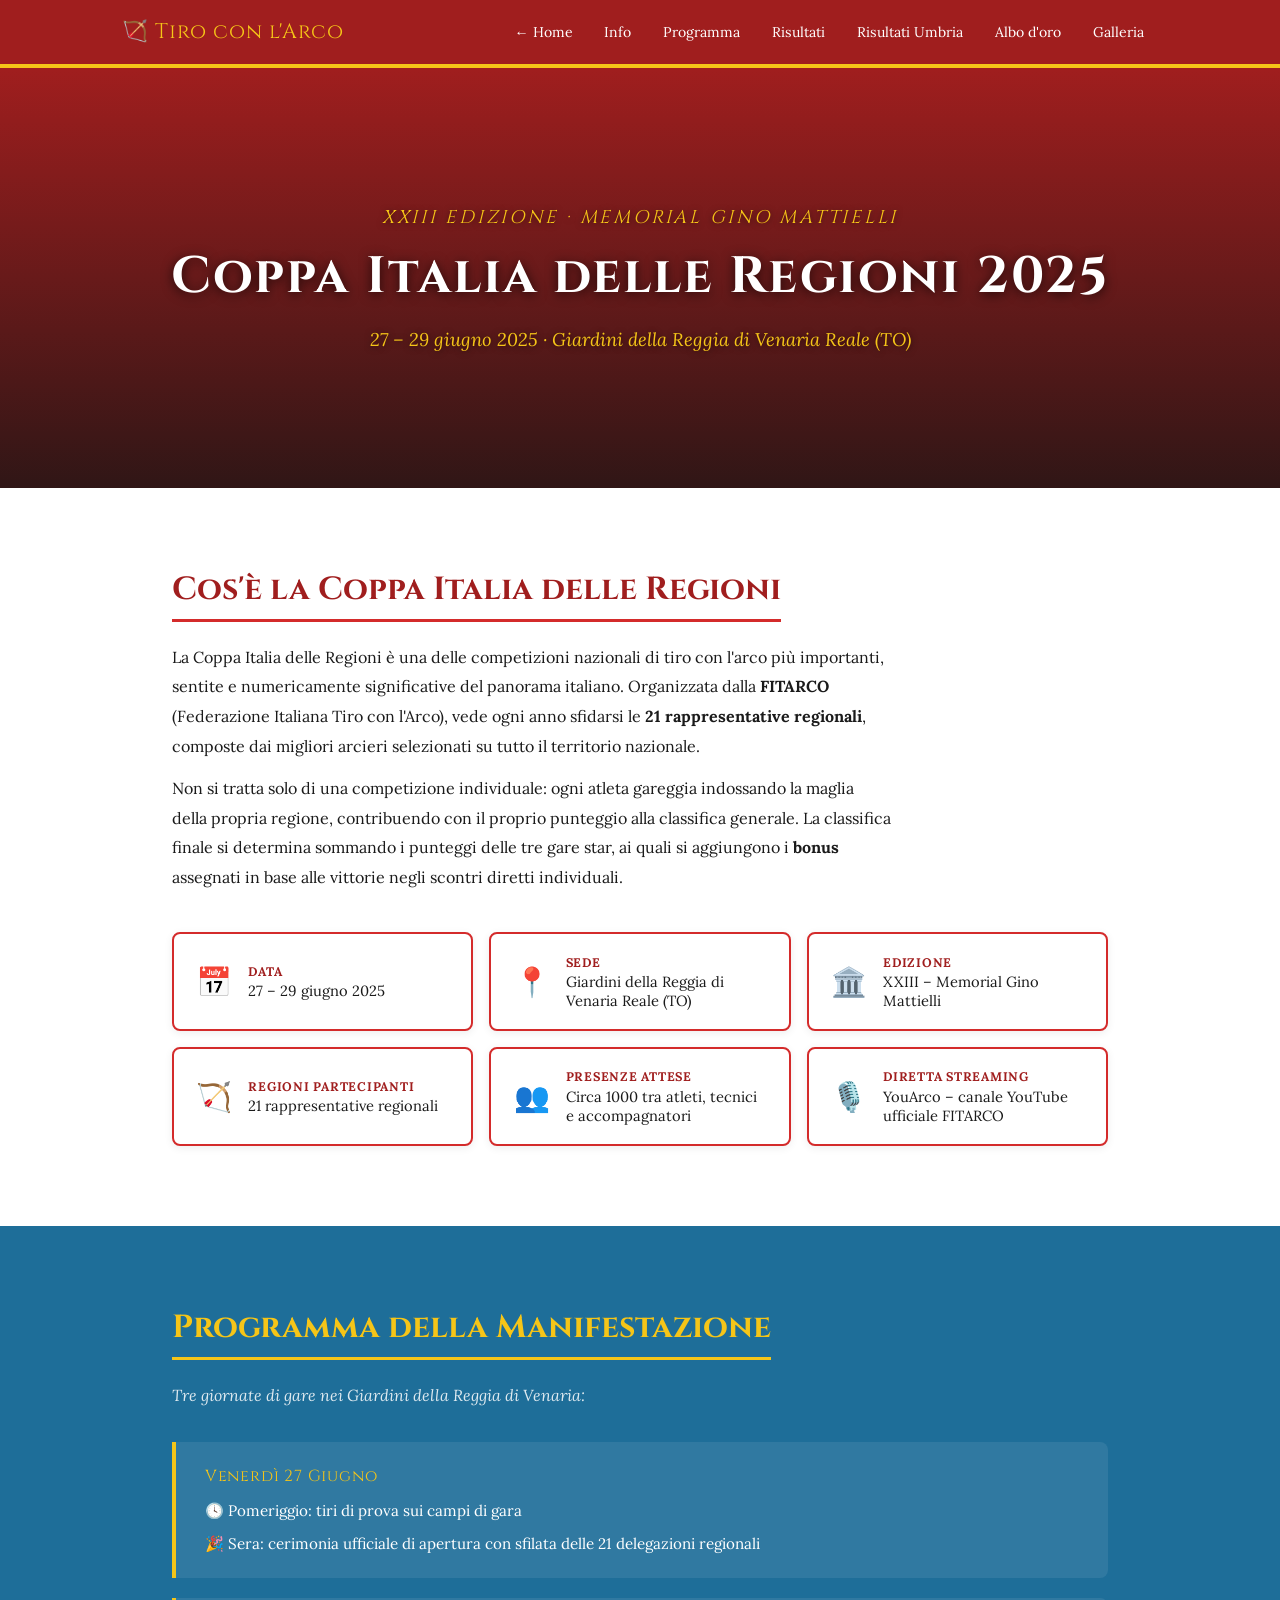
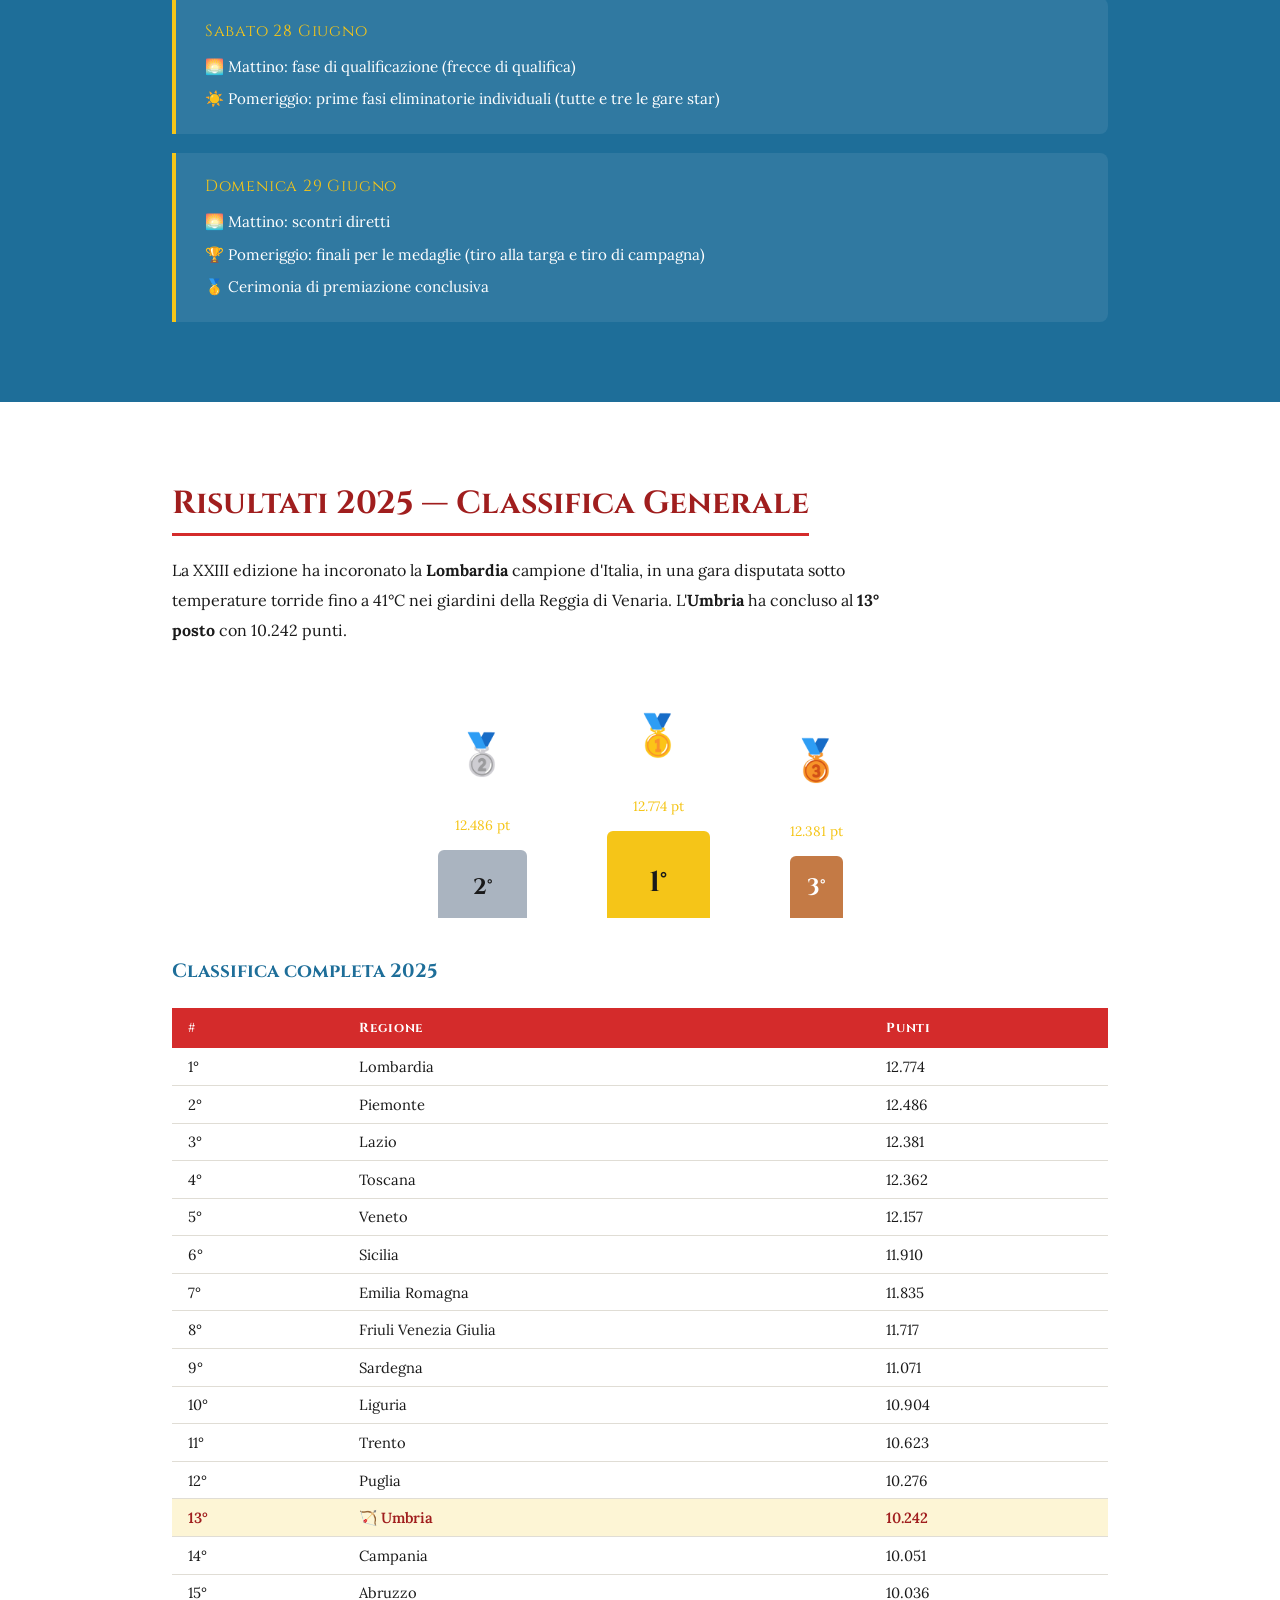
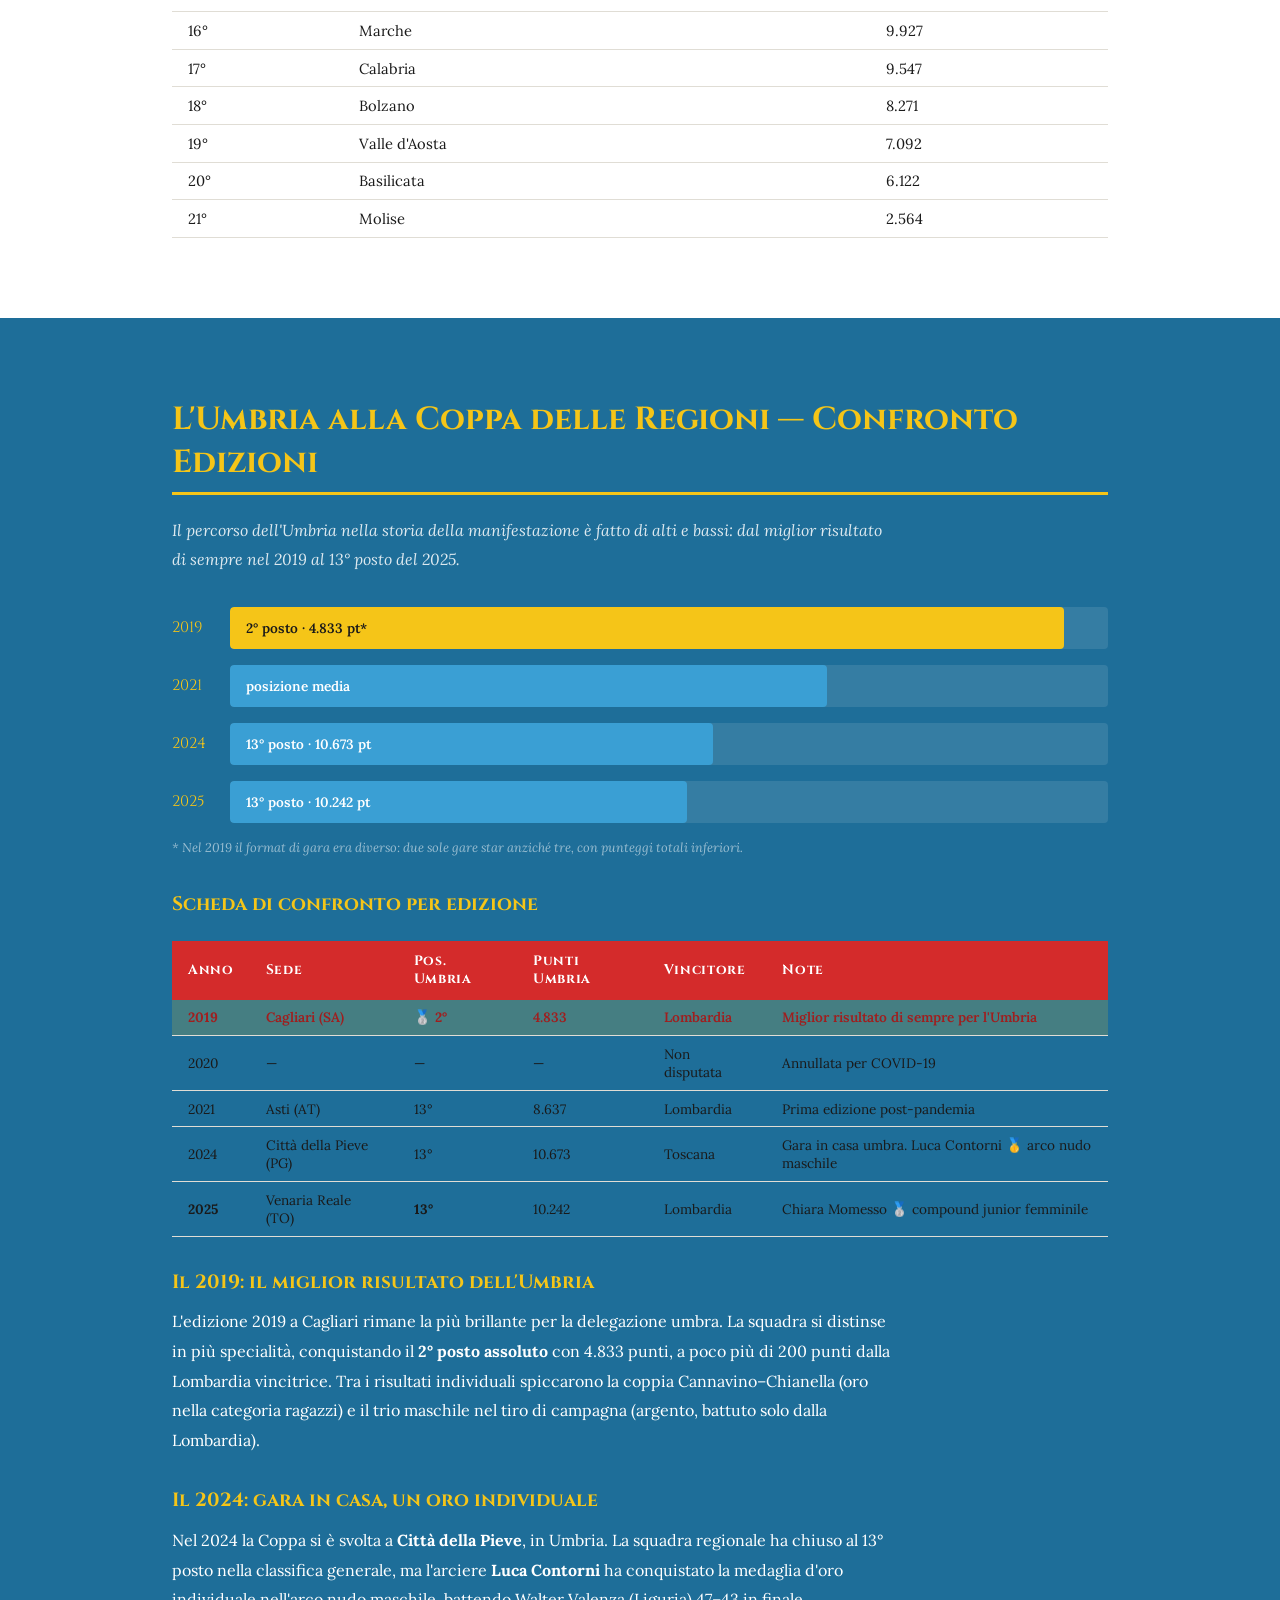
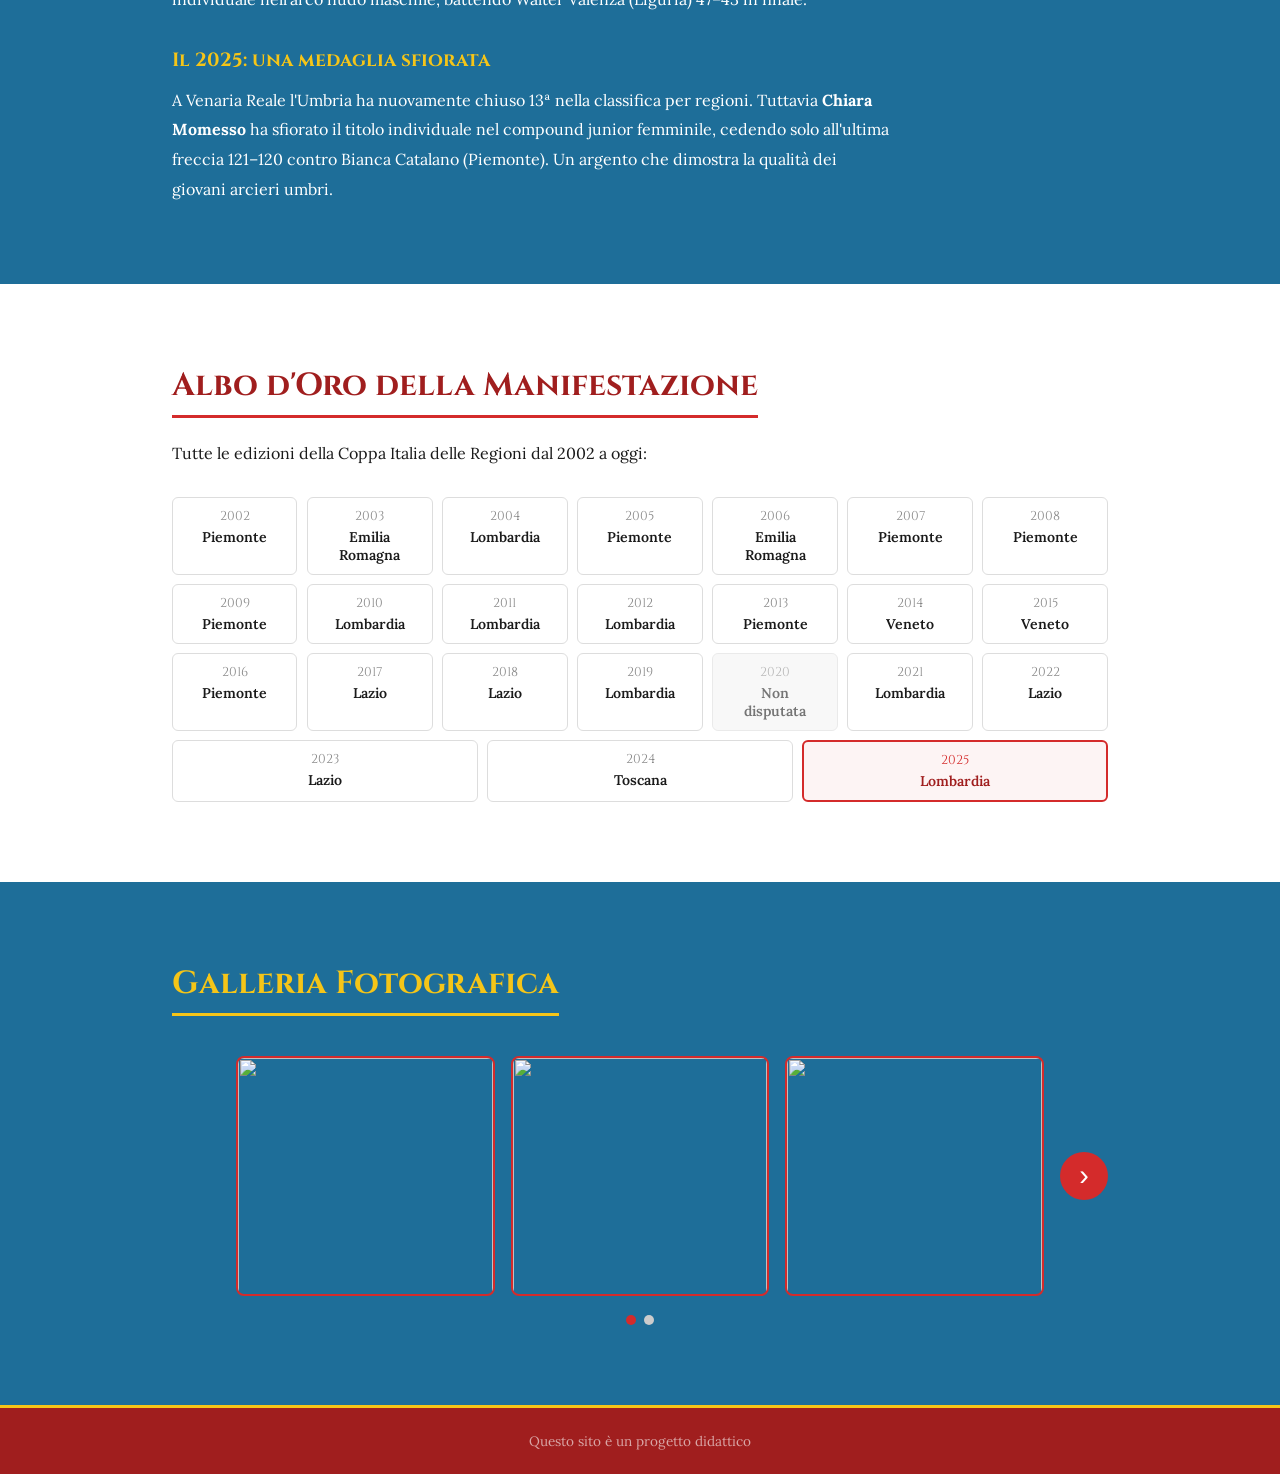
==== coppa-italia-regioni.html @ a125a9c9 "Add files via upload" ====
<!DOCTYPE html>
<html lang="it">

<head>
    <meta charset="UTF-8">
    <meta name="viewport" content="width=device-width, initial-scale=1.0">
    <title>Coppa Italia delle Regioni 2025 – Tiro con l'Arco</title>
    <link rel="stylesheet" href="style.css">
    <link rel="stylesheet" href="coppa.css">
    <link href="https://fonts.googleapis.com/css2?family=Cinzel:wght@700;900&family=Lora:ital,wght@0,400;0,600;1,400&display=swap" rel="stylesheet">
</head>

<body>

    <header>
        <div class="header-inner">
            <div class="logo">🏹 Tiro con l'Arco</div>
            <nav>
                <ul>
                    <li><a href="index.html">← Home</a></li>
                    <li><a href="coppa-italia-regioni.html#coppa">Info</a></li>
                    <li><a href="coppa-italia-regioni.html#programma">Programma</a></li>
                    <li><a href="coppa-italia-regioni.html#risultati">Risultati</a></li>
                    <li><a href="coppa-italia-regioni.html#umbria">Risultati Umbria</a></li>
                    <li><a href="coppa-italia-regioni.html#albo">Albo d'oro</a></li>
                    <li><a href="coppa-italia-regioni.html#galleria">Galleria</a></li>
                </ul>
            </nav>
        </div>
    </header>

    <main>

        <!-- HERO COPPA -->
        <section id="hero-coppa">
            <div class="hero-overlay">
                <p class="hero-edizione">XXIII Edizione · Memorial Gino Mattielli</p>
                <h1>Coppa Italia delle Regioni 2025</h1>
                <p>27 – 29 giugno 2025 · Giardini della Reggia di Venaria Reale (TO)</p>
            </div>
        </section>

        <!-- COS'È LA COPPA -->
        <section id="coppa" class="sezione-chiara">
            <div class="contenuto">
                <h2>Cos'è la Coppa Italia delle Regioni</h2>
                <p>
                    La Coppa Italia delle Regioni è una delle competizioni nazionali di tiro con l'arco più importanti,
                    sentite e numericamente significative del panorama italiano. Organizzata dalla
                    <strong>FITARCO</strong> (Federazione Italiana Tiro con l'Arco), vede ogni anno sfidarsi le
                    <strong>21 rappresentative regionali</strong>, composte dai migliori arcieri selezionati su tutto
                    il territorio nazionale.
                </p>
                <p>
                    Non si tratta solo di una competizione individuale: ogni atleta gareggia indossando la maglia
                    della propria regione, contribuendo con il proprio punteggio alla classifica generale. La classifica
                    finale si determina sommando i punteggi delle tre gare star, ai quali si aggiungono i
                    <strong>bonus</strong> assegnati in base alle vittorie negli scontri diretti individuali.
                </p>

                <!-- Scheda info -->
                <div class="info-grid">
                    <div class="info-card">
                        <div class="info-icona">📅</div>
                        <div class="info-testo">
                            <strong>Data</strong>
                            <span>27 – 29 giugno 2025</span>
                        </div>
                    </div>
                    <div class="info-card">
                        <div class="info-icona">📍</div>
                        <div class="info-testo">
                            <strong>Sede</strong>
                            <span>Giardini della Reggia di Venaria Reale (TO)</span>
                        </div>
                    </div>
                    <div class="info-card">
                        <div class="info-icona">🏛️</div>
                        <div class="info-testo">
                            <strong>Edizione</strong>
                            <span>XXIII – Memorial Gino Mattielli</span>
                        </div>
                    </div>
                    <div class="info-card">
                        <div class="info-icona">🏹</div>
                        <div class="info-testo">
                            <strong>Regioni partecipanti</strong>
                            <span>21 rappresentative regionali</span>
                        </div>
                    </div>
                    <div class="info-card">
                        <div class="info-icona">👥</div>
                        <div class="info-testo">
                            <strong>Presenze attese</strong>
                            <span>Circa 1000 tra atleti, tecnici e accompagnatori</span>
                        </div>
                    </div>
                    <div class="info-card">
                        <div class="info-icona">🎙️</div>
                        <div class="info-testo">
                            <strong>Diretta streaming</strong>
                            <span>YouArco – canale YouTube ufficiale FITARCO</span>
                        </div>
                    </div>
                </div>
            </div>
        </section>

        <!-- PROGRAMMA -->
        <section id="programma" class="sezione-scura">
            <div class="contenuto">
                <h2>Programma della Manifestazione</h2>
                <p class="intro-sezione">Tre giornate di gare nei Giardini della Reggia di Venaria:</p>

                <div class="programma">
                    <div class="giorno">
                        <div class="giorno-header">
                            <span class="giorno-data">Venerdì 27 Giugno</span>
                        </div>
                        <ul class="giorno-eventi">
                            <li>🕓 Pomeriggio: tiri di prova sui campi di gara</li>
                            <li>🎉 Sera: cerimonia ufficiale di apertura con sfilata delle 21 delegazioni regionali</li>
                        </ul>
                    </div>
                    <div class="giorno">
                        <div class="giorno-header">
                            <span class="giorno-data">Sabato 28 Giugno</span>
                        </div>
                        <ul class="giorno-eventi">
                            <li>🌅 Mattino: fase di qualificazione (frecce di qualifica)</li>
                            <li>☀️ Pomeriggio: prime fasi eliminatorie individuali (tutte e tre le gare star)</li>
                        </ul>
                    </div>
                    <div class="giorno">
                        <div class="giorno-header">
                            <span class="giorno-data">Domenica 29 Giugno</span>
                        </div>
                        <ul class="giorno-eventi">
                            <li>🌅 Mattino: scontri diretti</li>
                            <li>🏆 Pomeriggio: finali per le medaglie (tiro alla targa e tiro di campagna)</li>
                            <li>🥇 Cerimonia di premiazione conclusiva</li>
                        </ul>
                    </div>
                </div>
            </div>
        </section>

        <!-- RISULTATI 2025 — CLASSIFICA GENERALE -->
        <section id="risultati" class="sezione-chiara">
            <div class="contenuto">
                <h2>Risultati 2025 — Classifica Generale</h2>
                <p>
                    La XXIII edizione ha incoronato la <strong>Lombardia</strong> campione d'Italia, in una gara
                    disputata sotto temperature torride fino a 41°C nei giardini della Reggia di Venaria.
                    L'<strong>Umbria</strong> ha concluso al <strong>13° posto</strong> con 10.242 punti.
                </p>

                <div class="podio">
                    <div class="podio-posto secondo">
                        <div class="podio-icona">🥈</div>
                        <div class="podio-regione">Piemonte</div>
                        <div class="podio-punti">12.486 pt</div>
                        <div class="podio-gradino">2°</div>
                    </div>
                    <div class="podio-posto primo">
                        <div class="podio-icona">🥇</div>
                        <div class="podio-regione">Lombardia</div>
                        <div class="podio-punti">12.774 pt</div>
                        <div class="podio-gradino">1°</div>
                    </div>
                    <div class="podio-posto terzo">
                        <div class="podio-icona">🥉</div>
                        <div class="podio-regione">Lazio</div>
                        <div class="podio-punti">12.381 pt</div>
                        <div class="podio-gradino">3°</div>
                    </div>
                </div>

                <!-- Classifica completa top 15 + Umbria evidenziata -->
                <h3>Classifica completa 2025</h3>
                <table class="classifica-table">
                    <thead>
                        <tr>
                            <th>#</th>
                            <th>Regione</th>
                            <th>Punti</th>
                        </tr>
                    </thead>
                    <tbody>
                        <tr><td>1°</td><td>Lombardia</td><td>12.774</td></tr>
                        <tr><td>2°</td><td>Piemonte</td><td>12.486</td></tr>
                        <tr><td>3°</td><td>Lazio</td><td>12.381</td></tr>
                        <tr><td>4°</td><td>Toscana</td><td>12.362</td></tr>
                        <tr><td>5°</td><td>Veneto</td><td>12.157</td></tr>
                        <tr><td>6°</td><td>Sicilia</td><td>11.910</td></tr>
                        <tr><td>7°</td><td>Emilia Romagna</td><td>11.835</td></tr>
                        <tr><td>8°</td><td>Friuli Venezia Giulia</td><td>11.717</td></tr>
                        <tr><td>9°</td><td>Sardegna</td><td>11.071</td></tr>
                        <tr><td>10°</td><td>Liguria</td><td>10.904</td></tr>
                        <tr><td>11°</td><td>Trento</td><td>10.623</td></tr>
                        <tr><td>12°</td><td>Puglia</td><td>10.276</td></tr>
                        <tr class="riga-umbria"><td>13°</td><td>🏹 Umbria</td><td>10.242</td></tr>
                        <tr><td>14°</td><td>Campania</td><td>10.051</td></tr>
                        <tr><td>15°</td><td>Abruzzo</td><td>10.036</td></tr>
                        <tr><td>16°</td><td>Marche</td><td>9.927</td></tr>
                        <tr><td>17°</td><td>Calabria</td><td>9.547</td></tr>
                        <tr><td>18°</td><td>Bolzano</td><td>8.271</td></tr>
                        <tr><td>19°</td><td>Valle d'Aosta</td><td>7.092</td></tr>
                        <tr><td>20°</td><td>Basilicata</td><td>6.122</td></tr>
                        <tr><td>21°</td><td>Molise</td><td>2.564</td></tr>
                    </tbody>
                </table>

            </div>
        </section>

        <!-- L'UMBRIA ALLA COPPA — CONFRONTO EDIZIONI -->
        <section id="umbria" class="sezione-scura">
            <div class="contenuto">
                <h2>L'Umbria alla Coppa delle Regioni — Confronto Edizioni</h2>
                <p class="intro-sezione">
                    Il percorso dell'Umbria nella storia della manifestazione è fatto di alti e bassi:
                    dal miglior risultato di sempre nel 2019 al 13° posto del 2025.
                </p>

                <!-- Grafico a barre visuale -->
                <div class="confronto-barre">

                    <div class="barra-row">
                        <span class="barra-anno">2019</span>
                        <div class="barra-contenitore">
                            <div class="barra-fill barra-top" style="width: 95%;">
                                <span class="barra-label">2° posto · 4.833 pt*</span>
                            </div>
                        </div>
                    </div>

                    <div class="barra-row">
                        <span class="barra-anno">2021</span>
                        <div class="barra-contenitore">
                            <div class="barra-fill barra-media" style="width: 68%;">
                                <span class="barra-label">posizione media</span>
                            </div>
                        </div>
                    </div>

                    <div class="barra-row">
                        <span class="barra-anno">2024</span>
                        <div class="barra-contenitore">
                            <div class="barra-fill barra-media" style="width: 55%;">
                                <span class="barra-label">13° posto · 10.673 pt</span>
                            </div>
                        </div>
                    </div>

                    <div class="barra-row">
                        <span class="barra-anno">2025</span>
                        <div class="barra-contenitore">
                            <div class="barra-fill barra-media" style="width: 52%;">
                                <span class="barra-label">13° posto · 10.242 pt</span>
                            </div>
                        </div>
                    </div>

                </div>
                <p class="nota-barre">* Nel 2019 il format di gara era diverso: due sole gare star anziché tre, con punteggi totali inferiori.</p>

                <!-- Tabella confronto -->
                <h3>Scheda di confronto per edizione</h3>
                <table class="classifica-table confronto-table">
                    <thead>
                        <tr>
                            <th>Anno</th>
                            <th>Sede</th>
                            <th>Pos. Umbria</th>
                            <th>Punti Umbria</th>
                            <th>Vincitore</th>
                            <th>Note</th>
                        </tr>
                    </thead>
                    <tbody>
                        <tr class="riga-umbria">
                            <td><strong>2019</strong></td>
                            <td>Cagliari (SA)</td>
                            <td><strong>🥈 2°</strong></td>
                            <td>4.833</td>
                            <td>Lombardia</td>
                            <td>Miglior risultato di sempre per l'Umbria</td>
                        </tr>
                        <tr>
                            <td>2020</td>
                            <td>—</td>
                            <td>—</td>
                            <td>—</td>
                            <td>Non disputata</td>
                            <td>Annullata per COVID-19</td>
                        </tr>
                        <tr>
                            <td>2021</td>
                            <td>Asti (AT)</td>
                            <td>13°</td>
                            <td>8.637</td>
                            <td>Lombardia</td>
                            <td>Prima edizione post-pandemia</td>
                        </tr>
                        <tr>
                            <td>2024</td>
                            <td>Città della Pieve (PG)</td>
                            <td>13°</td>
                            <td>10.673</td>
                            <td>Toscana</td>
                            <td>Gara in casa umbra. Luca Contorni 🥇 arco nudo maschile</td>
                        </tr>
                        <tr>
                            <td><strong>2025</strong></td>
                            <td>Venaria Reale (TO)</td>
                            <td><strong>13°</strong></td>
                            <td>10.242</td>
                            <td>Lombardia</td>
                            <td>Chiara Momesso 🥈 compound junior femminile</td>
                        </tr>
                    </tbody>
                </table>

                <h3>Il 2019: il miglior risultato dell'Umbria</h3>
                <p>
                    L'edizione 2019 a Cagliari rimane la più brillante per la delegazione umbra. La squadra
                    si distinse in più specialità, conquistando il <strong>2° posto assoluto</strong> con 4.833 punti,
                    a poco più di 200 punti dalla Lombardia vincitrice. Tra i risultati individuali spiccarono
                    la coppia Cannavino–Chianella (oro nella categoria ragazzi) e il trio maschile
                    nel tiro di campagna (argento, battuto solo dalla Lombardia).
                </p>

                <h3>Il 2024: gara in casa, un oro individuale</h3>
                <p>
                    Nel 2024 la Coppa si è svolta a <strong>Città della Pieve</strong>, in Umbria. La squadra
                    regionale ha chiuso al 13° posto nella classifica generale, ma l'arciere
                    <strong>Luca Contorni</strong> ha conquistato la medaglia d'oro individuale nell'arco nudo
                    maschile, battendo Walter Valenza (Liguria) 47–43 in finale.
                </p>

                <h3>Il 2025: una medaglia sfiorata</h3>
                <p>
                    A Venaria Reale l'Umbria ha nuovamente chiuso 13ª nella classifica per regioni.
                    Tuttavia <strong>Chiara Momesso</strong> ha sfiorato il titolo individuale nel compound
                    junior femminile, cedendo solo all'ultima freccia 121–120 contro Bianca Catalano
                    (Piemonte). Un argento che dimostra la qualità dei giovani arcieri umbri.
                </p>
            </div>
        </section>

        <!-- ALBO D'ORO -->
        <section id="albo" class="sezione-chiara">
            <div class="contenuto">
                <h2>Albo d'Oro della Manifestazione</h2>
                <p>Tutte le edizioni della Coppa Italia delle Regioni dal 2002 a oggi:</p>

                <div class="albo-grid">
                    <div class="albo-card"><span class="albo-anno">2002</span><span class="albo-reg">Piemonte</span></div>
                    <div class="albo-card"><span class="albo-anno">2003</span><span class="albo-reg">Emilia Romagna</span></div>
                    <div class="albo-card"><span class="albo-anno">2004</span><span class="albo-reg">Lombardia</span></div>
                    <div class="albo-card"><span class="albo-anno">2005</span><span class="albo-reg">Piemonte</span></div>
                    <div class="albo-card"><span class="albo-anno">2006</span><span class="albo-reg">Emilia Romagna</span></div>
                    <div class="albo-card"><span class="albo-anno">2007</span><span class="albo-reg">Piemonte</span></div>
                    <div class="albo-card"><span class="albo-anno">2008</span><span class="albo-reg">Piemonte</span></div>
                    <div class="albo-card"><span class="albo-anno">2009</span><span class="albo-reg">Piemonte</span></div>
                    <div class="albo-card"><span class="albo-anno">2010</span><span class="albo-reg">Lombardia</span></div>
                    <div class="albo-card"><span class="albo-anno">2011</span><span class="albo-reg">Lombardia</span></div>
                    <div class="albo-card"><span class="albo-anno">2012</span><span class="albo-reg">Lombardia</span></div>
                    <div class="albo-card"><span class="albo-anno">2013</span><span class="albo-reg">Piemonte</span></div>
                    <div class="albo-card"><span class="albo-anno">2014</span><span class="albo-reg">Veneto</span></div>
                    <div class="albo-card"><span class="albo-anno">2015</span><span class="albo-reg">Veneto</span></div>
                    <div class="albo-card"><span class="albo-anno">2016</span><span class="albo-reg">Piemonte</span></div>
                    <div class="albo-card"><span class="albo-anno">2017</span><span class="albo-reg">Lazio</span></div>
                    <div class="albo-card"><span class="albo-anno">2018</span><span class="albo-reg">Lazio</span></div>
                    <div class="albo-card"><span class="albo-anno">2019</span><span class="albo-reg">Lombardia</span></div>
                    <div class="albo-card albo-covid"><span class="albo-anno">2020</span><span class="albo-reg">Non disputata</span></div>
                    <div class="albo-card"><span class="albo-anno">2021</span><span class="albo-reg">Lombardia</span></div>
                    <div class="albo-card"><span class="albo-anno">2022</span><span class="albo-reg">Lazio</span></div>
                    <div class="albo-card"><span class="albo-anno">2023</span><span class="albo-reg">Lazio</span></div>
                    <div class="albo-card"><span class="albo-anno">2024</span><span class="albo-reg">Toscana</span></div>
                    <div class="albo-card albo-highlight"><span class="albo-anno">2025</span><span class="albo-reg">Lombardia</span></div>
                </div>
            </div>
        </section>

        <!-- GALLERIA FOTO -->
        <section id="galleria" class="sezione-scura">
            <div class="contenuto">
                <h2>Galleria Fotografica</h2>
                

                <div class="gallery-wrapper">
                    <button class="gallery-arrow sinistra" onclick="scorriGalleria(-1)">&#8249;</button>
                    <div class="gallery-track" id="galleryTrack">

                        <div class="gallery-slide">
                            <div class="foto-placeholder">
                                <img src="immagini/foto1.jpg">
                            </div>
                        </div>
                        <div class="gallery-slide">
                            <div class="foto-placeholder">
                                <img src="immagini/foto2.jpg">
                            </div>
                        </div>
                        <div class="gallery-slide">
                            <div class="foto-placeholder">
                                <img src="immagini/foto3.jpg">
                            </div>
                        </div>
                        <div class="gallery-slide">
                            <div class="foto-placeholder">
                                <img src="immagini/foto4.jpg">
                            </div>
                        </div>
                        <div class="gallery-slide">
                            <div class="foto-placeholder">
                                <img src="immagini/foto5.jpg">
                            </div>
                        </div>
                        <div class="gallery-slide">
                            <div class="foto-placeholder">
                                <img src="immagini/foto6.jpg">
                            </div>
                        </div>


                    </div>
                    <button class="gallery-arrow destra" onclick="scorriGalleria(1)">&#8250;</button>
                </div>
                <div class="gallery-dots" id="galleryDots"></div>
            </div>
        </section>

    </main>

    <footer>
        <p>Questo sito è un progetto didattico</p>
    </footer>

    <script src="script.js"></script>
    <script src="coppa.js"></script>

</body>
</html>
---- style.css ----
/* =============================================
   VARIABILI E RESET
   ============================================= */
:root {
    --rosso:         #d42b2b;
    --rosso-scuro:   #a01e1e;
    --celeste:       #3a9fd4;
    --celeste-scuro: #1e6e99;
    --giallo:        #f5c518;
    --giallo-scuro:  #c9a010;
    --bianco:        #ffffff;
    --bianco-sporco: #f7f7f7;
    --testo-scuro:   #1a1a1a;
    --testo-chiaro:  #ffffff;
}

* {
    margin: 0;
    padding: 0;
    box-sizing: border-box;
}

html {
    scroll-behavior: smooth;
}

body {
    font-family: 'Lora', Georgia, serif;
    color: var(--testo-scuro);
    background-color: var(--bianco-sporco);
}

/* =============================================
   HEADER E NAVIGAZIONE
   ============================================= */
header {
    position: sticky;
    top: 0;
    z-index: 100;
    background-color: var(--rosso-scuro);
    border-bottom: 4px solid var(--giallo);
}

.header-inner {
    max-width: 1100px;
    margin: 0 auto;
    padding: 0 2rem;
    display: flex;
    align-items: center;
    justify-content: space-between;
    height: 64px;
}

.logo {
    font-family: 'Cinzel', serif;
    font-size: 1.3rem;
    color: var(--giallo);
    letter-spacing: 0.05em;
}

nav ul {
    list-style: none;
    display: flex;
    gap: 0.3rem;
}

nav ul li a {
    display: block;
    padding: 0.4rem 0.85rem;
    color: var(--testo-chiaro);
    text-decoration: none;
    font-family: 'Lora', serif;
    font-size: 0.88rem;
    border-radius: 4px;
    transition: background 0.2s, color 0.2s;
}

nav ul li a:hover {
    background-color: var(--giallo);
    color: var(--rosso-scuro);
}

/* =============================================
   HERO
   ============================================= */
#hero {
    height: 520px;
    background-image: url('immagini/tiro.webp');
    background-size: cover;
    background-position: center 30%;
    position: relative;
    display: flex;
    align-items: center;
    justify-content: center;
}

#hero::before {
    content: '';
    position: absolute;
    inset: 0;
    background: linear-gradient(to bottom,
        rgba(160, 30, 30, 0.50) 0%,
        rgba(30, 30, 30, 0.72) 100%);
}

.hero-overlay {
    position: relative;
    z-index: 1;
    text-align: center;
    padding: 2rem;
}

.hero-overlay h1 {
    font-family: 'Cinzel', serif;
    font-size: clamp(2rem, 5vw, 3.2rem);
    color: var(--bianco);
    text-shadow: 0 2px 12px rgba(0,0,0,0.7);
    letter-spacing: 0.04em;
    margin-bottom: 1rem;
}

.hero-overlay p {
    font-size: 1.15rem;
    color: var(--giallo);
    font-style: italic;
    text-shadow: 0 1px 6px rgba(0,0,0,0.6);
}

/* =============================================
   SEZIONI — alternanza chiara / colorata
   ============================================= */
.sezione-chiara {
    background-color: var(--bianco);
    color: var(--testo-scuro);
}

.sezione-scura {
    background-color: var(--celeste-scuro);
    color: var(--testo-chiaro);
}

.contenuto {
    max-width: 1000px;
    margin: 0 auto;
    padding: 5rem 2rem;
}

.contenuto h2 {
    font-family: 'Cinzel', serif;
    font-size: 2rem;
    margin-bottom: 0.5rem;
    padding-bottom: 0.5rem;
    border-bottom: 3px solid var(--rosso);
    display: inline-block;
}

.sezione-chiara .contenuto h2 { color: var(--rosso-scuro); }
.sezione-scura  .contenuto h2 {
    color: var(--giallo);
    border-bottom-color: var(--giallo);
}

.contenuto h3 {
    font-family: 'Cinzel', serif;
    font-size: 1.2rem;
    margin-top: 2rem;
    margin-bottom: 0.6rem;
}

.sezione-chiara .contenuto h3 { color: var(--celeste-scuro); }
.sezione-scura  .contenuto h3 { color: var(--giallo); }

.contenuto p {
    line-height: 1.85;
    margin-top: 0.8rem;
    max-width: 720px;
}

.intro-sezione {
    margin-bottom: 2rem;
    font-style: italic;
    opacity: 0.85;
}

/* =============================================
   BANDIERA A TRE — Attrezzatura
   ============================================= */
.bandiera-tre {
    display: flex;
    gap: 0;
    margin-top: 2.5rem;
    border-radius: 10px;
    overflow: hidden;
    box-shadow: 0 8px 30px rgba(0,0,0,0.15);
    min-height: 340px;
}

.banda {
    flex: 1;
    padding: 2.5rem 1.8rem;
    display: flex;
    flex-direction: column;
    align-items: center;
    text-align: center;
    transition: flex 0.4s ease;
}

.banda:hover {
    flex: 1.4;
}

.banda-sinistra {
    background-color: var(--celeste);
    color: var(--bianco);
}

.banda-centrale {
    background-color: var(--rosso);
    color: var(--bianco);
    border-left: 3px solid rgba(255,255,255,0.3);
    border-right: 3px solid rgba(255,255,255,0.3);
}

.banda-destra {
    background-color: var(--giallo);
    color: var(--testo-scuro);
}

.banda-icona {
    font-size: 2.8rem;
    margin-bottom: 1rem;
}

.banda h3 {
    font-family: 'Cinzel', serif;
    font-size: 1.1rem;
    margin-top: 0;
    margin-bottom: 0.8rem;
    color: inherit;
}

.banda p {
    font-size: 0.9rem;
    line-height: 1.7;
    max-width: 100%;
}

/* =============================================
   TAB ORIZZONTALI — Discipline
   ============================================= */
.tab-bar {
    display: flex;
    gap: 0.5rem;
    margin-top: 2rem;
    margin-bottom: 0;
    border-bottom: 3px solid var(--giallo);
}

.tab-btn {
    padding: 0.65rem 1.4rem;
    background: transparent;
    border: none;
    border-radius: 6px 6px 0 0;
    color: var(--testo-chiaro);
    font-family: 'Lora', serif;
    font-size: 0.95rem;
    cursor: pointer;
    transition: background 0.2s, color 0.2s;
    opacity: 0.6;
}

.tab-btn:hover {
    background-color: rgba(245, 197, 24, 0.25);
    opacity: 1;
}

.tab-btn.attivo {
    background-color: var(--giallo);
    color: var(--testo-scuro);
    font-weight: 600;
    opacity: 1;
}

.tab-contenuto {
    background-color: rgba(255,255,255,0.1);
    border-radius: 0 6px 6px 6px;
    padding: 2rem;
    min-height: 160px;
}

.tab-pannello {
    display: none;
}

.tab-pannello.attivo {
    display: block;
}

.tab-pannello h3 {
    margin-top: 0;
    font-size: 1.3rem;
}

.tab-pannello p {
    max-width: 700px;
}

/* =============================================
   BOX COPPA ITALIA
   ============================================= */
.coppa-link-box {
    margin-top: 3rem;
    padding: 2rem 2.5rem;
    background-color: rgba(245, 197, 24, 0.12);
    border: 2px solid var(--giallo);
    border-radius: 10px;
    display: flex;
    align-items: center;
    justify-content: space-between;
    gap: 1.5rem;
    flex-wrap: wrap;
}

.coppa-link-box p {
    margin: 0;
    font-size: 1.05rem;
    color: var(--testo-chiaro);
    max-width: 100%;
}

.coppa-btn {
    display: inline-block;
    padding: 0.75rem 1.8rem;
    background-color: var(--giallo);
    color: var(--testo-scuro);
    text-decoration: none;
    font-family: 'Cinzel', serif;
    font-size: 0.95rem;
    font-weight: 700;
    border-radius: 6px;
    white-space: nowrap;
    transition: background 0.2s, transform 0.15s;
}

.coppa-btn:hover {
    background-color: var(--rosso);
    color: var(--bianco);
    transform: translateY(-2px);
}

/* =============================================
   FOOTER
   ============================================= */
footer {
    background-color: var(--rosso-scuro);
    color: rgba(255,255,255,0.6);
    text-align: center;
    padding: 1.5rem;
    font-size: 0.85rem;
    border-top: 3px solid var(--giallo);
}

/* =============================================
   RESPONSIVE — tablet e mobile
   ============================================= */
@media (max-width: 768px) {

    .header-inner {
        flex-direction: column;
        height: auto;
        padding: 0.8rem 1rem;
        gap: 0.5rem;
    }

    nav ul {
        flex-wrap: wrap;
        justify-content: center;
        gap: 0.2rem;
    }

    nav ul li a {
        font-size: 0.8rem;
        padding: 0.35rem 0.6rem;
    }

    #hero {
        height: 340px;
    }

    .bandiera-tre {
        flex-direction: column;
    }

    .banda:hover {
        flex: 1;
    }

    .tab-btn {
        font-size: 0.82rem;
        padding: 0.55rem 0.9rem;
    }

    .coppa-link-box {
        flex-direction: column;
        text-align: center;
    }
}
---- coppa.css ----
/* =============================================
   HERO COPPA
   ============================================= */
#hero-coppa {
    height: 420px;
    background-color: var(--rosso-scuro);
    background-image:
        linear-gradient(to bottom, rgba(160,30,30,0.65) 0%, rgba(20,20,20,0.80) 100%);
    display: flex;
    align-items: center;
    justify-content: center;
    text-align: center;
}

.hero-edizione {
    font-family: 'Cinzel', serif;
    font-size: 0.95rem;
    color: var(--giallo);
    letter-spacing: 0.15em;
    text-transform: uppercase;
    margin-bottom: 0.8rem;
}

/* =============================================
   INFO GRID — scheda dati evento
   ============================================= */
.info-grid {
    display: flex;
    flex-wrap: wrap;
    gap: 1rem;
    margin-top: 2.5rem;
}

.info-card {
    flex: 1 1 calc(33% - 1rem);
    background-color: var(--bianco);
    border: 2px solid var(--rosso);
    border-radius: 8px;
    padding: 1.2rem 1.4rem;
    display: flex;
    align-items: center;
    gap: 1rem;
    box-shadow: 0 2px 8px rgba(0,0,0,0.07);
}

.info-icona {
    font-size: 1.8rem;
    flex-shrink: 0;
}

.info-testo {
    display: flex;
    flex-direction: column;
    gap: 0.15rem;
}

.info-testo strong {
    font-size: 0.78rem;
    text-transform: uppercase;
    letter-spacing: 0.06em;
    color: var(--rosso-scuro);
}

.info-testo span {
    font-size: 0.92rem;
    color: var(--testo-scuro);
}

/* =============================================
   PROGRAMMA GIORNATE
   ============================================= */
.programma {
    display: flex;
    flex-direction: column;
    gap: 1.2rem;
    margin-top: 2rem;
}

.giorno {
    background-color: rgba(255,255,255,0.08);
    border-left: 4px solid var(--giallo);
    border-radius: 0 8px 8px 0;
    padding: 1.4rem 1.8rem;
}

.giorno-header {
    margin-bottom: 0.8rem;
}

.giorno-data {
    font-family: 'Cinzel', serif;
    font-size: 1rem;
    color: var(--giallo);
    letter-spacing: 0.05em;
}

.giorno-eventi {
    list-style: none;
    display: flex;
    flex-direction: column;
    gap: 0.5rem;
}

.giorno-eventi li {
    font-size: 0.95rem;
    line-height: 1.6;
    color: var(--testo-chiaro);
}

/* =============================================
   LE TRE GARE
   ============================================= */
.gare-container {
    display: flex;
    gap: 1.5rem;
    margin-top: 2rem;
    flex-wrap: wrap;
}

.gara-card {
    flex: 1 1 calc(33% - 1rem);
    background-color: var(--bianco);
    border-top: 4px solid var(--rosso);
    border-radius: 8px;
    padding: 1.8rem;
    box-shadow: 0 4px 14px rgba(0,0,0,0.08);
    position: relative;
}

.gara-numero {
    width: 42px;
    height: 42px;
    background-color: var(--rosso);
    color: var(--bianco);
    border-radius: 50%;
    display: flex;
    align-items: center;
    justify-content: center;
    font-family: 'Cinzel', serif;
    font-size: 1.2rem;
    font-weight: 700;
    margin-bottom: 1rem;
}

.gara-card h3 {
    font-family: 'Cinzel', serif;
    font-size: 1rem;
    color: var(--rosso-scuro);
    margin-top: 0;
    margin-bottom: 0.8rem;
}

.gara-card p {
    font-size: 0.92rem;
    line-height: 1.75;
    color: var(--testo-scuro);
}

/* =============================================
   PODIO RISULTATI
   ============================================= */
.podio {
    display: flex;
    align-items: flex-end;
    justify-content: center;
    gap: 0;
    margin: 2.5rem 0;
}

.podio-posto {
    display: flex;
    flex-direction: column;
    align-items: center;
    text-align: center;
    padding: 1.5rem 2.5rem 0;
}

.podio-icona {
    font-size: 2.5rem;
    margin-bottom: 0.5rem;
}

.podio-regione {
    font-family: 'Cinzel', serif;
    font-size: 1.1rem;
    color: var(--testo-chiaro);
    margin-bottom: 0.3rem;
}

.podio-punti {
    font-size: 0.85rem;
    color: var(--giallo);
    margin-bottom: 1rem;
}

.podio-gradino {
    width: 100%;
    padding: 1rem 0;
    font-family: 'Cinzel', serif;
    font-size: 1.4rem;
    font-weight: 700;
    border-radius: 6px 6px 0 0;
}

.primo .podio-gradino {
    background-color: var(--giallo);
    color: var(--testo-scuro);
    padding-top: 2rem;
    font-size: 1.8rem;
}

.secondo .podio-gradino {
    background-color: #aab4c0;
    color: var(--testo-scuro);
    padding-top: 1.4rem;
}

.terzo .podio-gradino {
    background-color: #c47a45;
    color: var(--bianco);
}

/* =============================================
   LISTA ATLETI
   ============================================= */
.lista-atleti {
    list-style: none;
    margin-top: 1rem;
    display: flex;
    flex-direction: column;
    gap: 0.5rem;
}

.lista-atleti li {
    font-size: 0.97rem;
    line-height: 1.6;
    padding: 0.5rem 1rem;
    background-color: rgba(255,255,255,0.07);
    border-radius: 6px;
}

/* =============================================
   GALLERIA SCROLLABLE
   ============================================= */
.gallery-wrapper {
    display: flex;
    align-items: center;
    gap: 1rem;
    margin-top: 2rem;
}

/* Il track usa flex e NON ha overflow hidden:
   le slide visibili/nascoste sono gestite dal JS con display block/none */
.gallery-track {
    display: flex;
    gap: 1rem;
    flex: 1;
}

.gallery-slide {
    flex: 1;          /* le slide visibili si dividono lo spazio */
    min-width: 0;
}

/* Le slide nascoste non occupano spazio */
.gallery-slide[style*="display: none"] {
    display: none !important;
}

/* Le immagini reali */
.gallery-slide img {
    width: 100%;
    height: 240px;
    object-fit: cover;
    border-radius: 8px;
    display: block;
    border: 2px solid var(--rosso);
}

/* Contenitore immagine (usato nel tuo HTML con .foto-placeholder > img) */
.foto-placeholder {
    width: 100%;
}

.foto-placeholder img {
    width: 100%;
    height: 240px;
    object-fit: cover;
    border-radius: 8px;
    display: block;
    border: 2px solid var(--rosso);
}

/* Frecce navigazione galleria */
.gallery-arrow {
    background-color: var(--rosso);
    color: var(--bianco);
    border: none;
    border-radius: 50%;
    width: 48px;
    height: 48px;
    font-size: 1.8rem;
    cursor: pointer;
    flex-shrink: 0;
    display: flex;
    align-items: center;
    justify-content: center;
    transition: background 0.2s, transform 0.15s;
    line-height: 1;
}

.gallery-arrow:hover {
    background-color: var(--rosso-scuro);
    transform: scale(1.08);
}

/* La freccia nascosta occupa ancora spazio (così il track non si sposta) */
.gallery-arrow[style*="visibility: hidden"] {
    visibility: hidden;
}

/* Puntini indicatori */
.gallery-dots {
    display: flex;
    justify-content: center;
    gap: 0.5rem;
    margin-top: 1.2rem;
}

.dot {
    width: 10px;
    height: 10px;
    border-radius: 50%;
    background-color: #ccc;
    cursor: pointer;
    transition: background 0.2s;
}

.dot.attivo {
    background-color: var(--rosso);
}

/* =============================================
   RESPONSIVE
   ============================================= */
@media (max-width: 768px) {

    .info-card {
        flex: 1 1 100%;
    }

    .gare-container {
        flex-direction: column;
    }

    .gara-card {
        flex: 1 1 100%;
    }

    .podio {
        gap: 0;
    }

    .podio-posto {
        padding: 1rem 1rem 0;
    }

    .podio-regione {
        font-size: 0.85rem;
    }

    /* Galleria: 1 foto per volta su mobile */
    .gallery-slide {
        flex: 0 0 100%;
    }
}

/* =============================================
   TABELLA CLASSIFICA
   ============================================= */
.classifica-table {
    width: 100%;
    border-collapse: collapse;
    margin-top: 1.5rem;
    font-size: 0.92rem;
}

.classifica-table thead tr {
    background-color: var(--rosso);
    color: var(--bianco);
}

.classifica-table th {
    padding: 0.7rem 1rem;
    text-align: left;
    font-family: 'Cinzel', serif;
    font-size: 0.82rem;
    letter-spacing: 0.05em;
}

.classifica-table td {
    padding: 0.55rem 1rem;
    border-bottom: 1px solid #e0ddd5;
    color: var(--testo-scuro);
}

.classifica-table tbody tr:hover {
    background-color: #f0ece0;
}

.riga-umbria {
    background-color: rgba(245, 197, 24, 0.18) !important;
    font-weight: 600;
}

.riga-umbria td {
    color: var(--rosso-scuro) !important;
}

.confronto-table th,
.confronto-table td {
    font-size: 0.85rem;
}

.nota-umbria {
    margin-top: 1.2rem;
    font-size: 0.88rem;
    font-style: italic;
    color: #555;
    border-left: 3px solid var(--celeste);
    padding-left: 1rem;
    max-width: 100%;
}

/* =============================================
   GRAFICO A BARRE — confronto Umbria
   ============================================= */
.confronto-barre {
    margin: 2rem 0 0.5rem;
    display: flex;
    flex-direction: column;
    gap: 1rem;
}

.barra-row {
    display: flex;
    align-items: center;
    gap: 1rem;
}

.barra-anno {
    font-family: 'Cinzel', serif;
    font-size: 0.95rem;
    color: var(--giallo);
    width: 42px;
    flex-shrink: 0;
}

.barra-contenitore {
    flex: 1;
    background-color: rgba(255,255,255,0.1);
    border-radius: 4px;
    height: 42px;
    overflow: hidden;
}

.barra-fill {
    height: 100%;
    display: flex;
    align-items: center;
    padding-left: 1rem;
    border-radius: 4px;
    transition: width 0.8s ease;
    font-size: 0.85rem;
    font-weight: 600;
    white-space: nowrap;
}

.barra-top    { background-color: var(--giallo); color: var(--testo-scuro); }
.barra-media  { background-color: var(--celeste); color: var(--bianco); }
.barra-bassa  { background-color: var(--rosso); color: var(--bianco); }

.nota-barre {
    font-size: 0.8rem;
    font-style: italic;
    color: rgba(255,255,255,0.55);
    margin-top: 0.5rem;
    max-width: 100%;
}

/* =============================================
   ALBO D'ORO
   ============================================= */
.albo-grid {
    display: flex;
    flex-wrap: wrap;
    gap: 0.6rem;
    margin-top: 1.8rem;
}

.albo-card {
    background-color: var(--bianco);
    border: 1px solid #ddd;
    border-radius: 6px;
    padding: 0.6rem 1rem;
    display: flex;
    flex-direction: column;
    align-items: center;
    min-width: 110px;
    flex: 1 1 110px;
    transition: transform 0.15s, box-shadow 0.15s;
}

.albo-card:hover {
    transform: translateY(-3px);
    box-shadow: 0 4px 12px rgba(0,0,0,0.1);
}

.albo-anno {
    font-family: 'Cinzel', serif;
    font-size: 0.8rem;
    color: #888;
    margin-bottom: 0.2rem;
}

.albo-reg {
    font-size: 0.88rem;
    font-weight: 600;
    color: var(--testo-scuro);
    text-align: center;
}

.albo-covid {
    background-color: #f5f5f5;
    opacity: 0.6;
}

.albo-highlight {
    border: 2px solid var(--rosso);
    background-color: rgba(212, 43, 43, 0.05);
}

.albo-highlight .albo-anno { color: var(--rosso); }
.albo-highlight .albo-reg  { color: var(--rosso-scuro); }
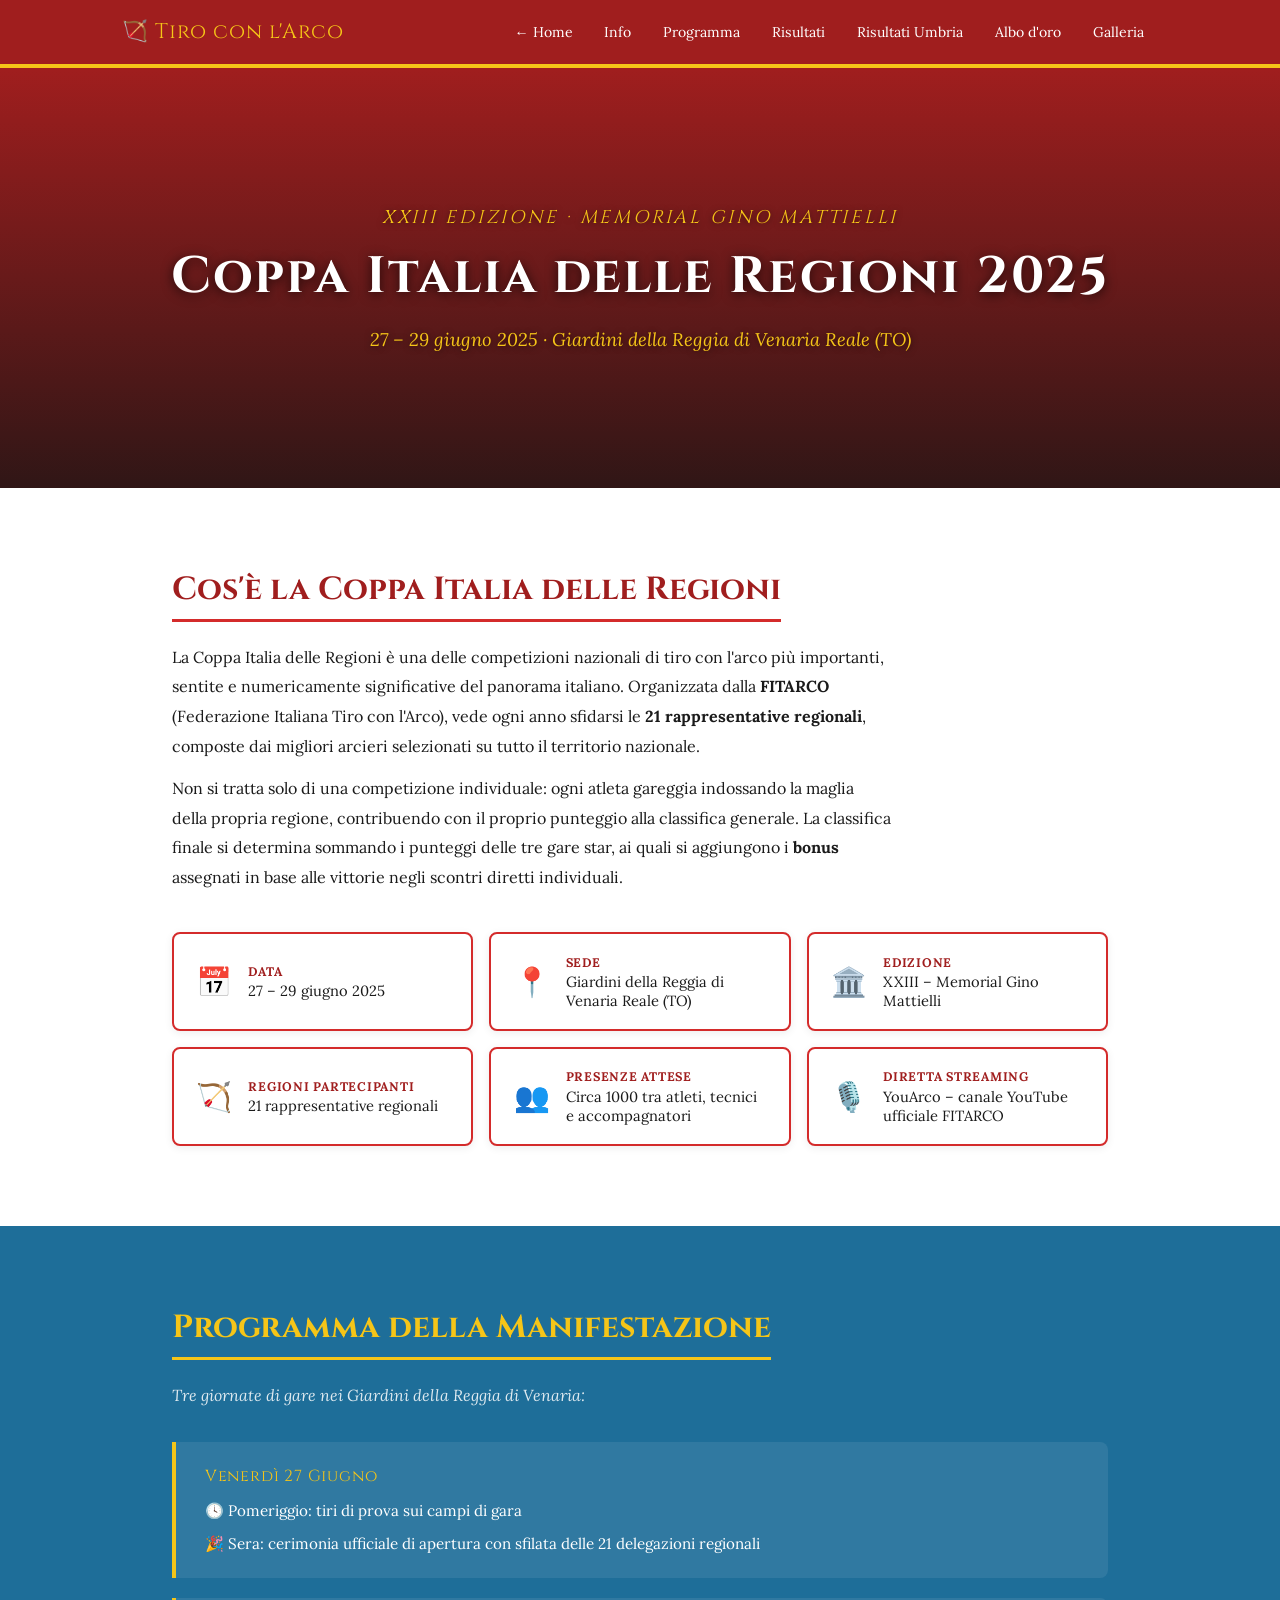
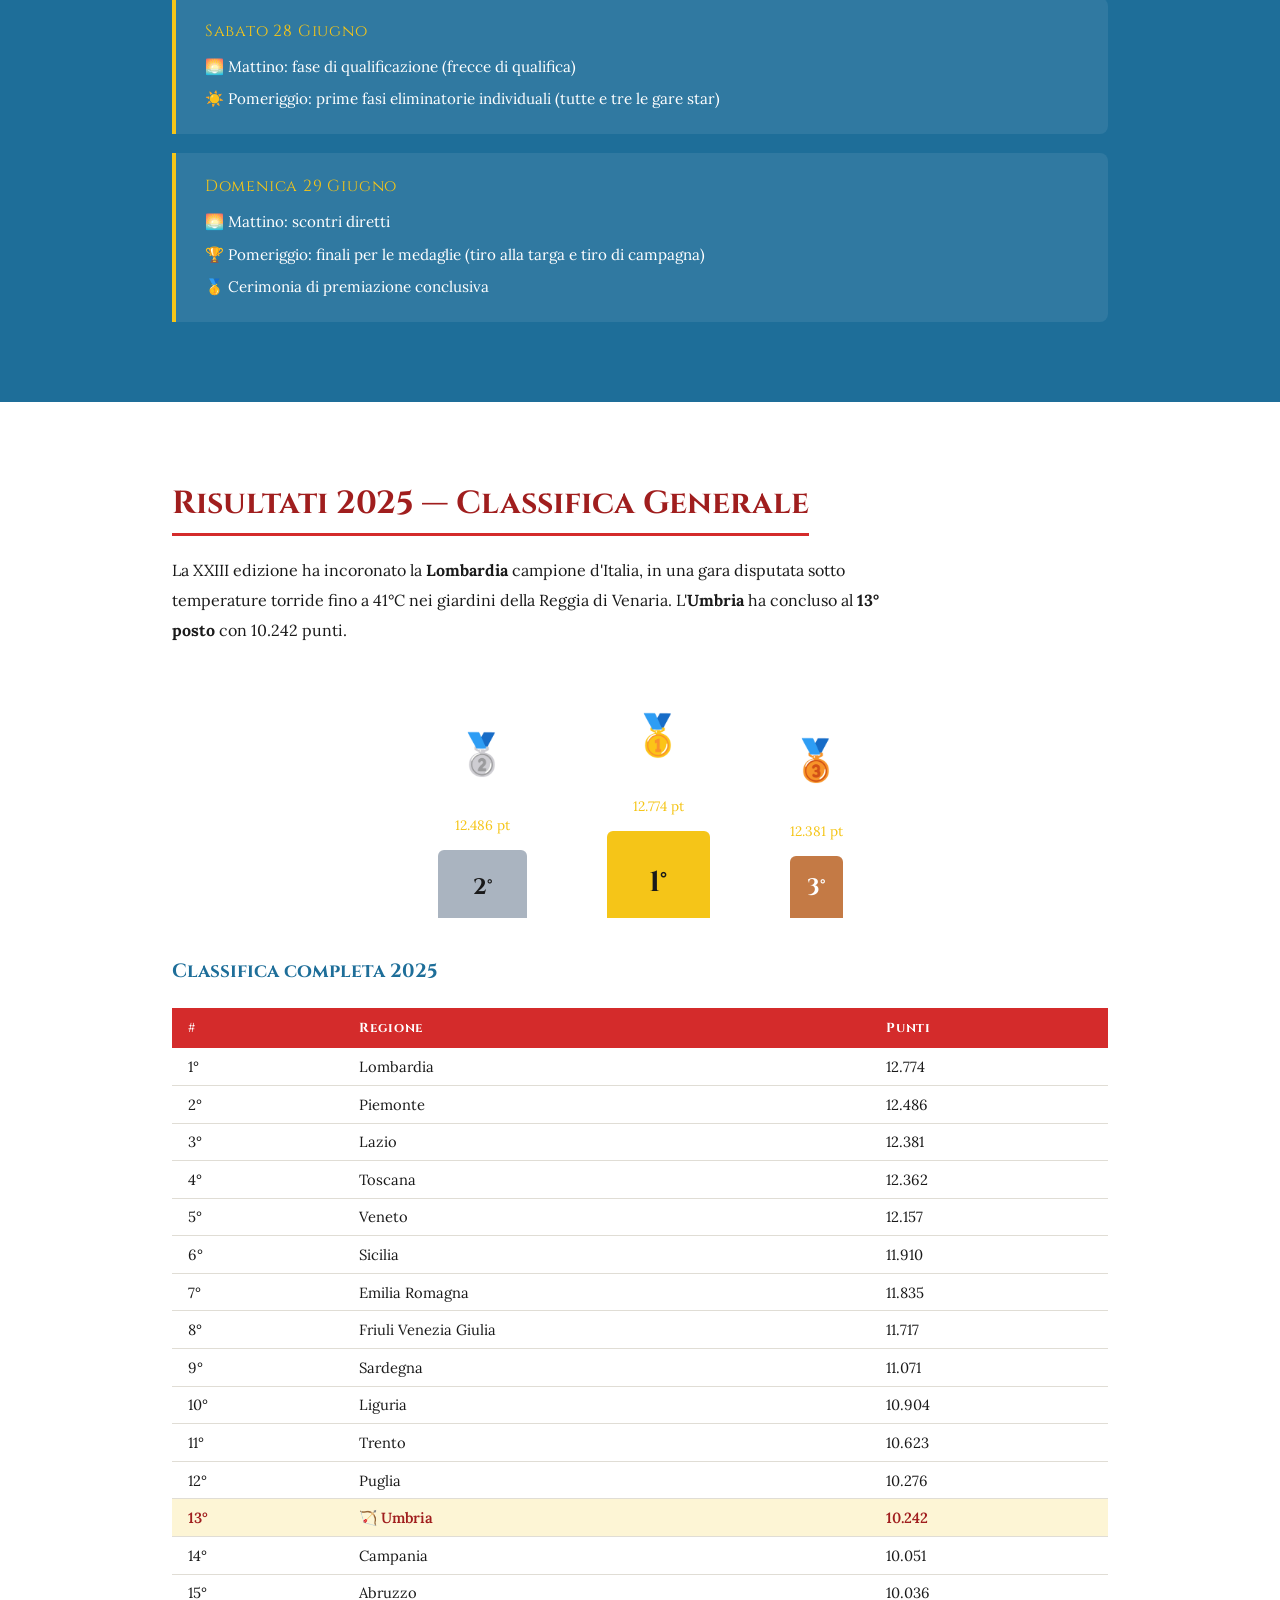
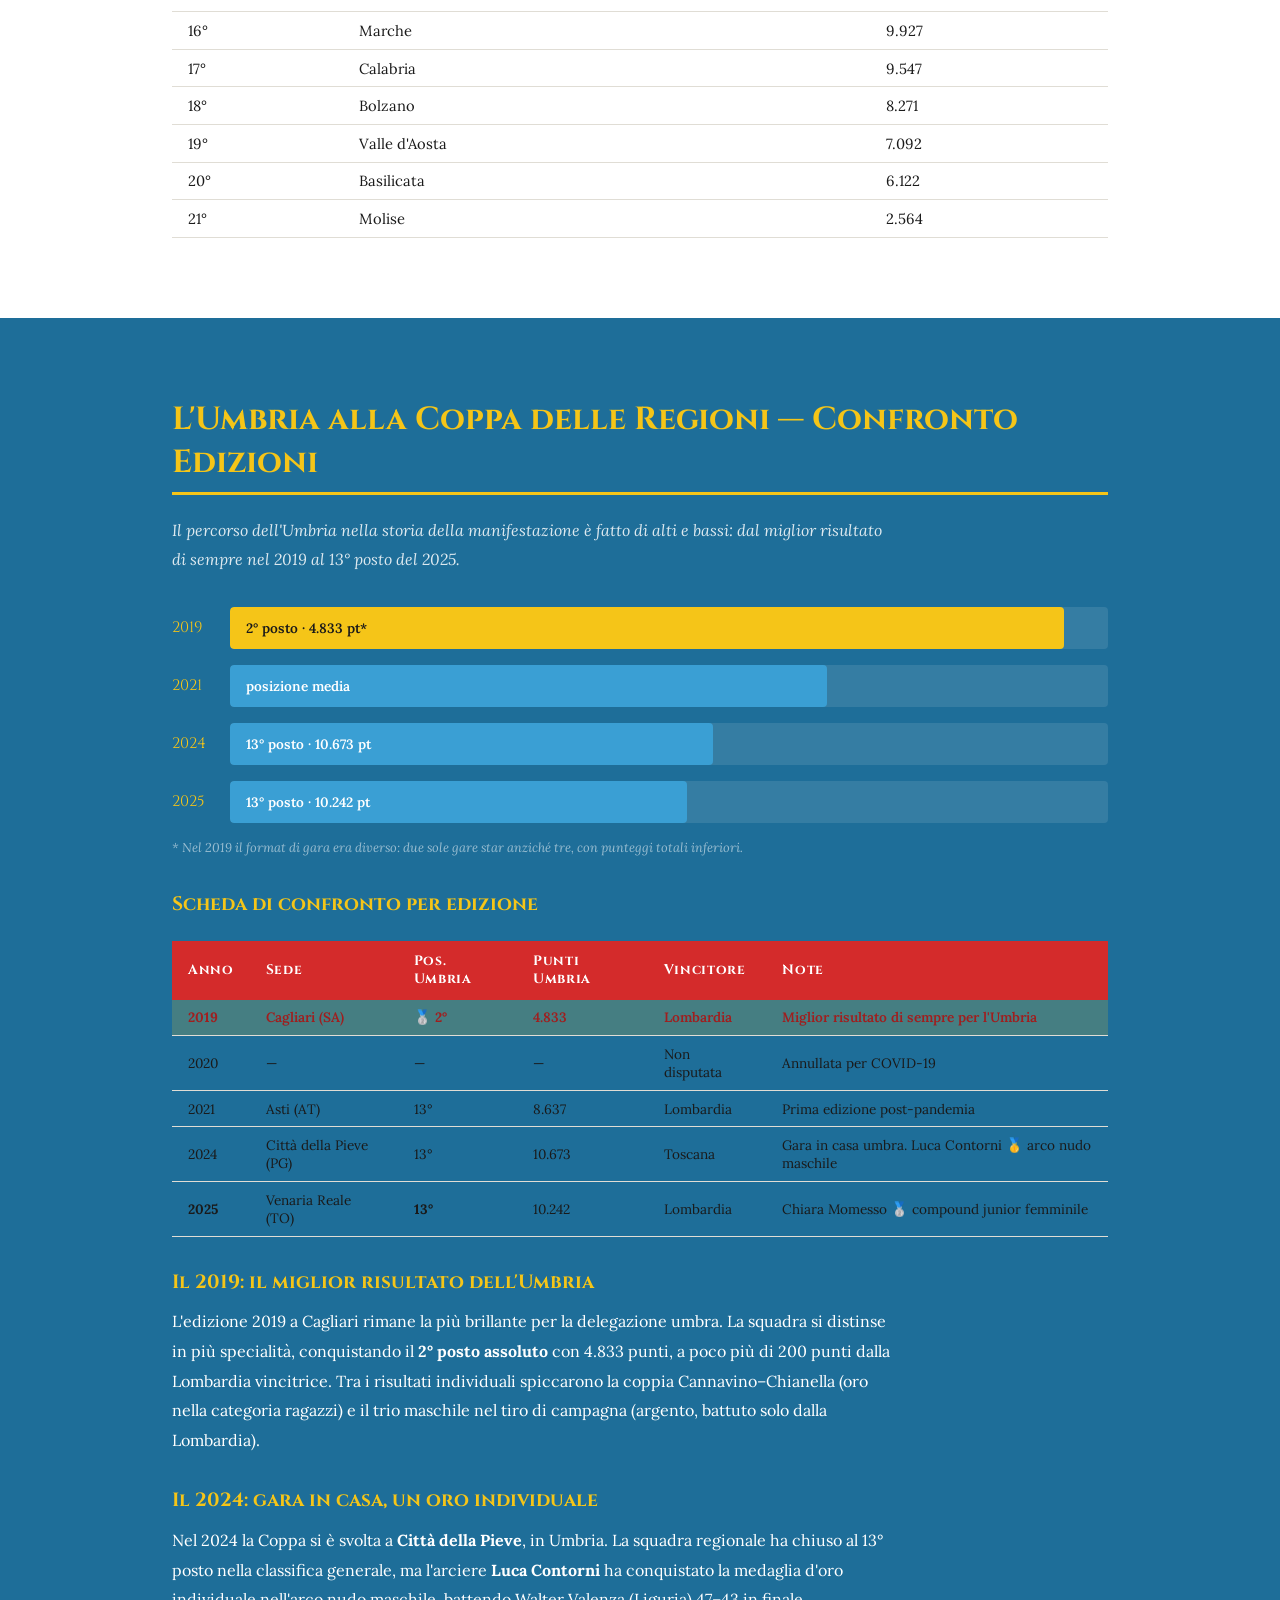
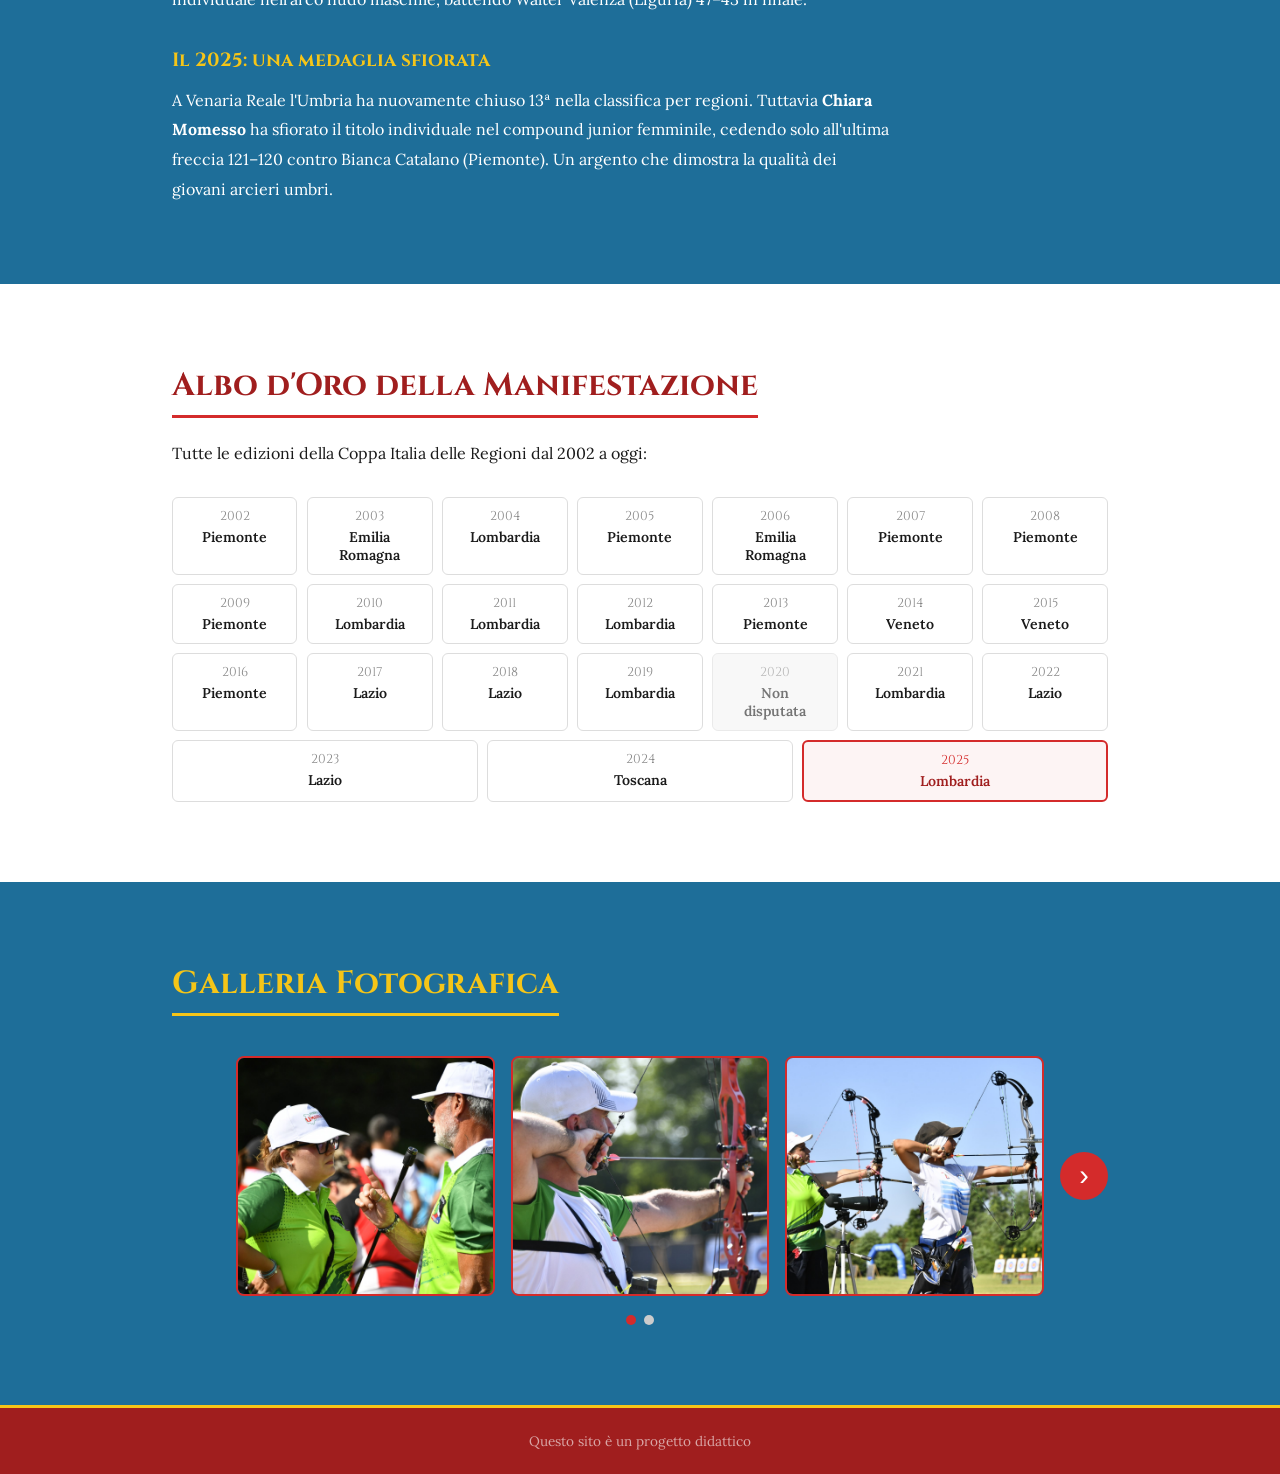
==== commit e23e34ac: "Update coppa-italia-regioni.html" ====
--- a/coppa-italia-regioni.html
+++ b/coppa-italia-regioni.html
@@ -7,6 +7,7 @@
     <title>Coppa Italia delle Regioni 2025 – Tiro con l'Arco</title>
     <link rel="stylesheet" href="style.css">
     <link rel="stylesheet" href="coppa.css">
+    <link rel="icon" href="data:image/svg+xml,<svg xmlns='http://www.w3.org/2000/svg' viewBox='0 0 100 100'><text y='.9em' font-size='90'>🏹</text></svg>">
     <link href="https://fonts.googleapis.com/css2?family=Cinzel:wght@700;900&family=Lora:ital,wght@0,400;0,600;1,400&display=swap" rel="stylesheet">
 </head>
 
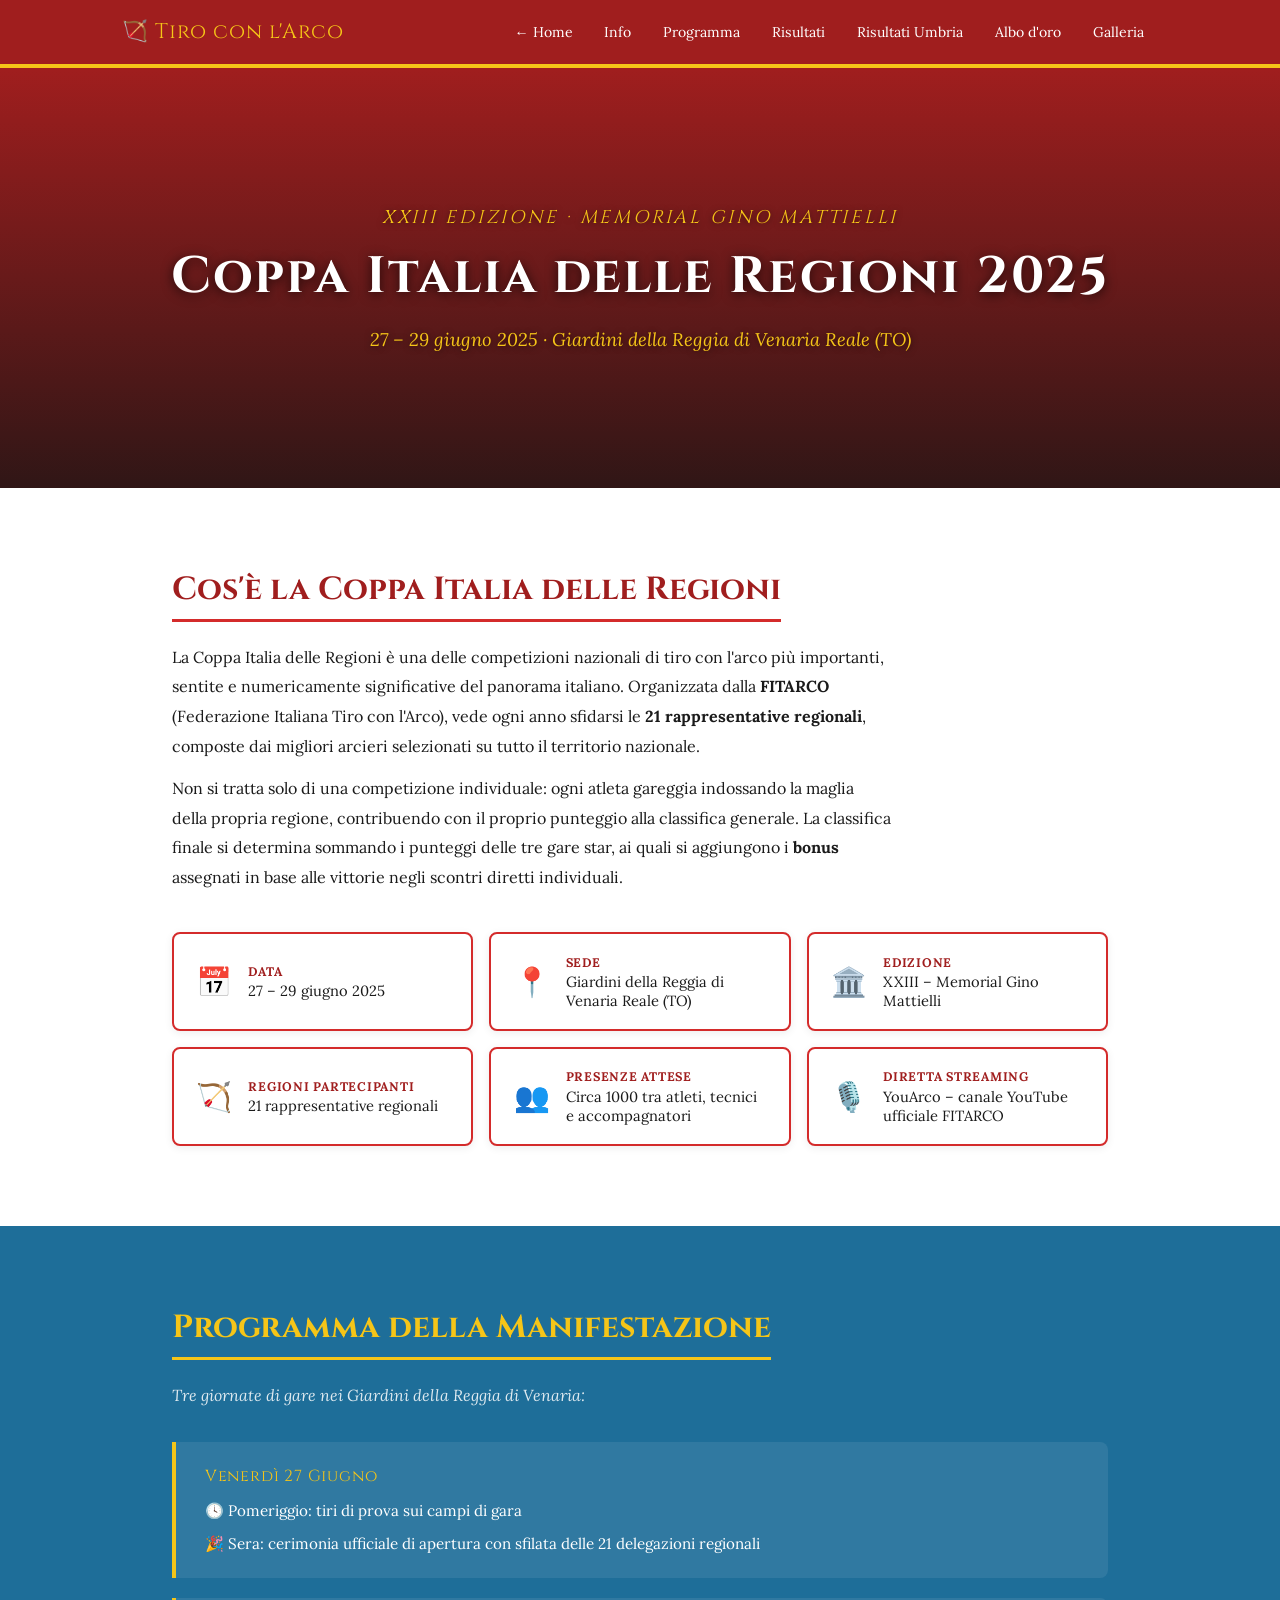
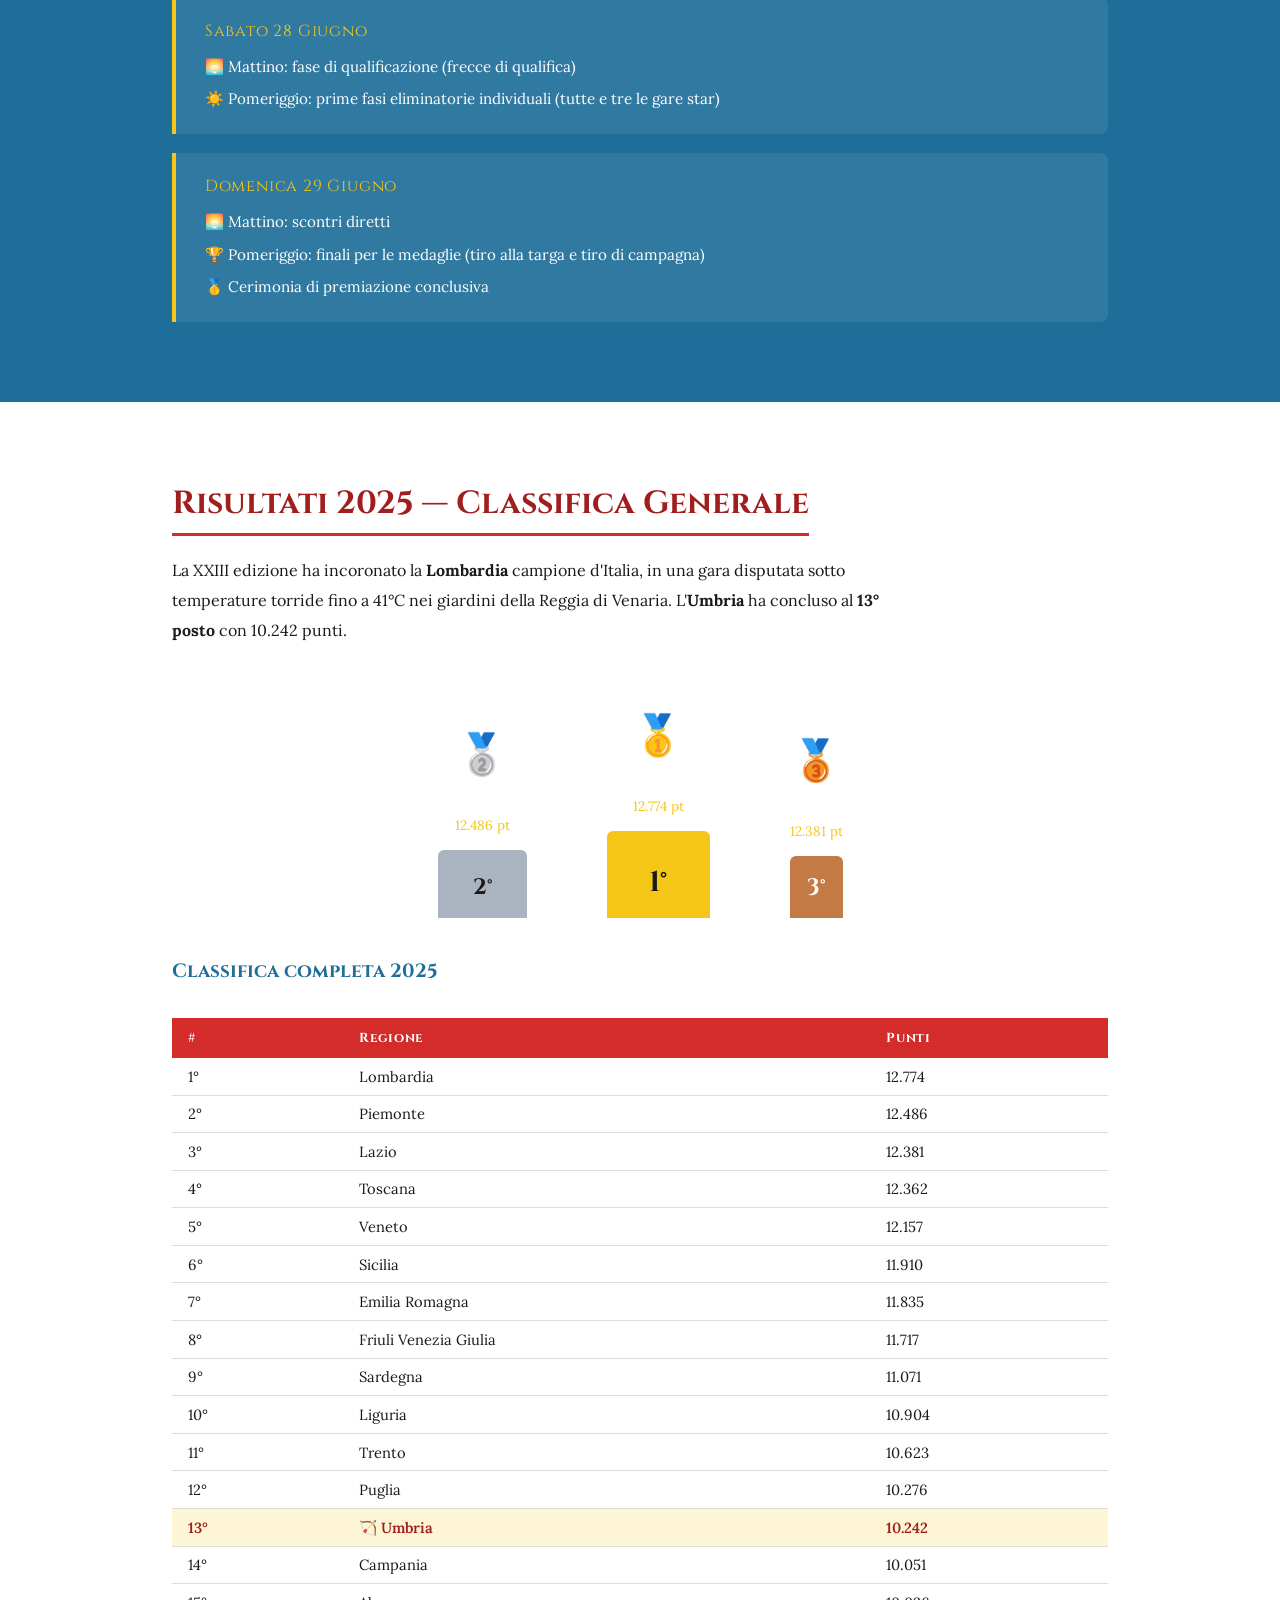
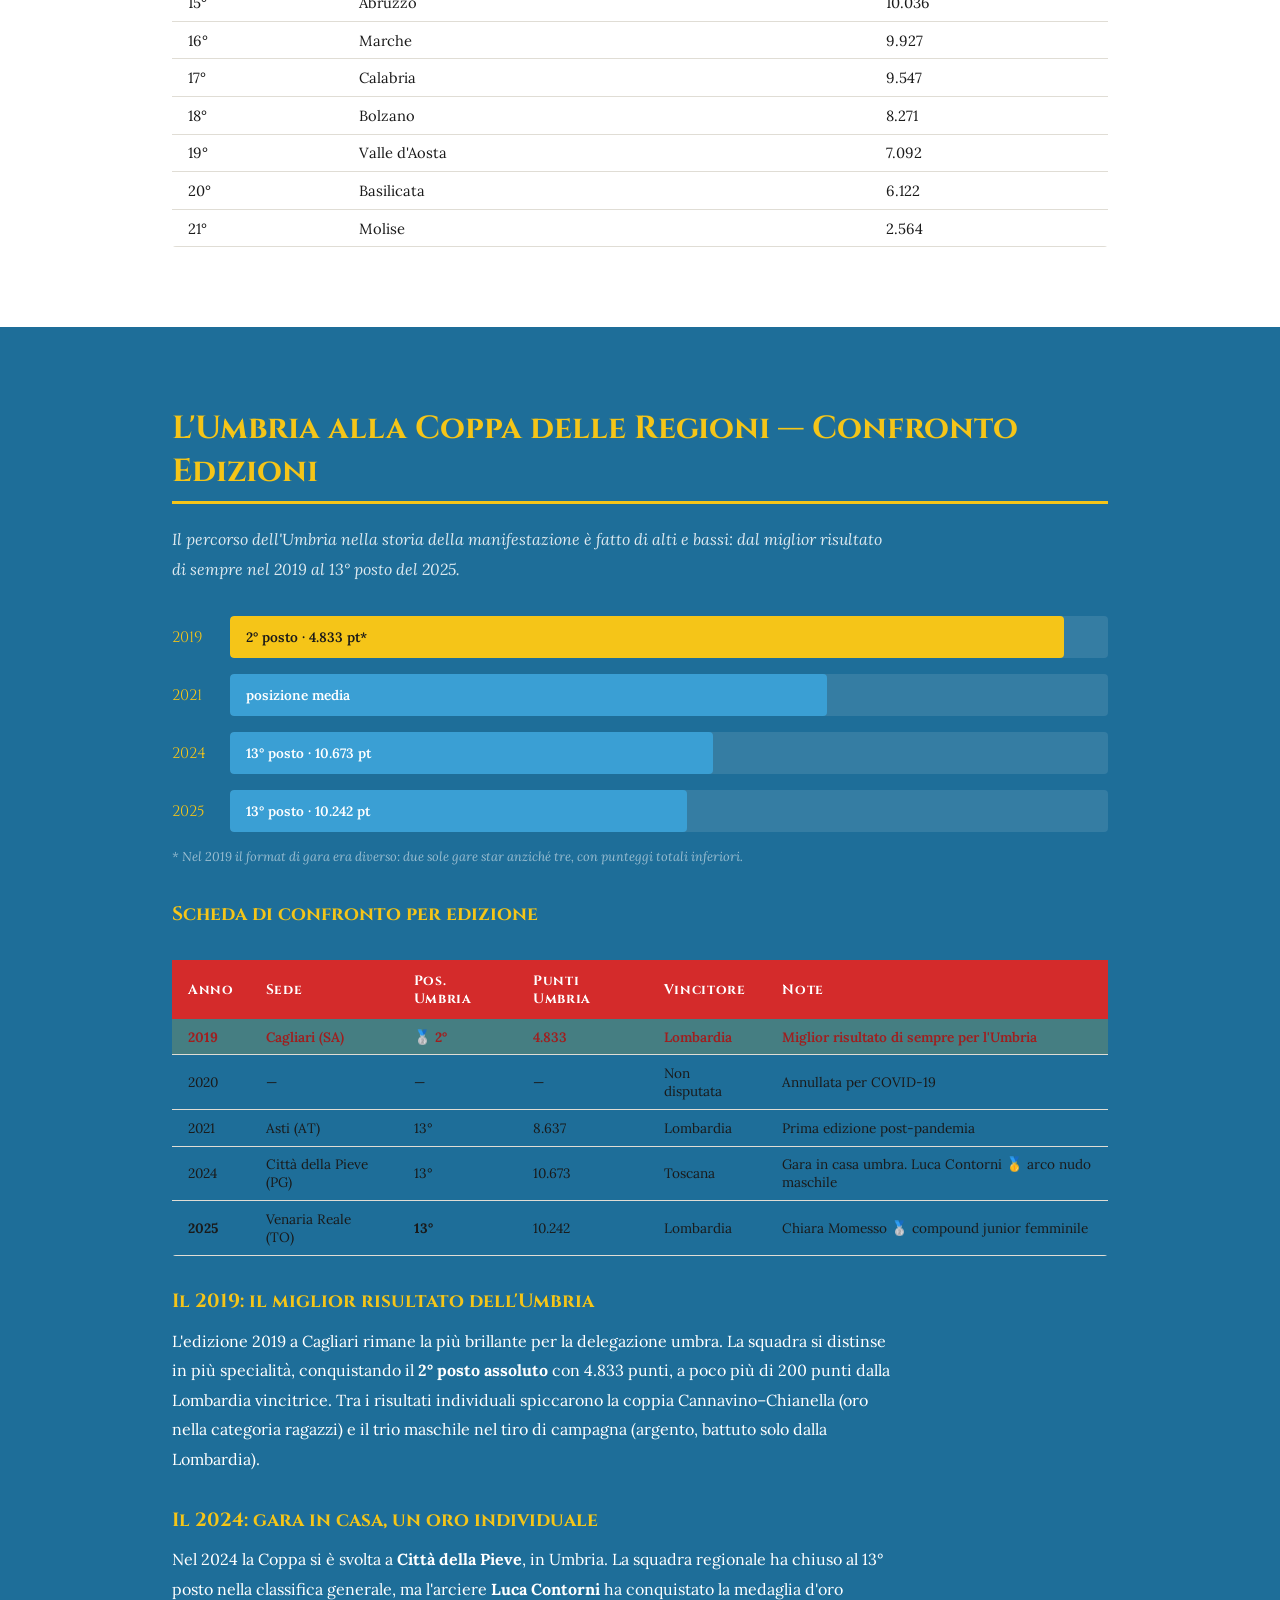
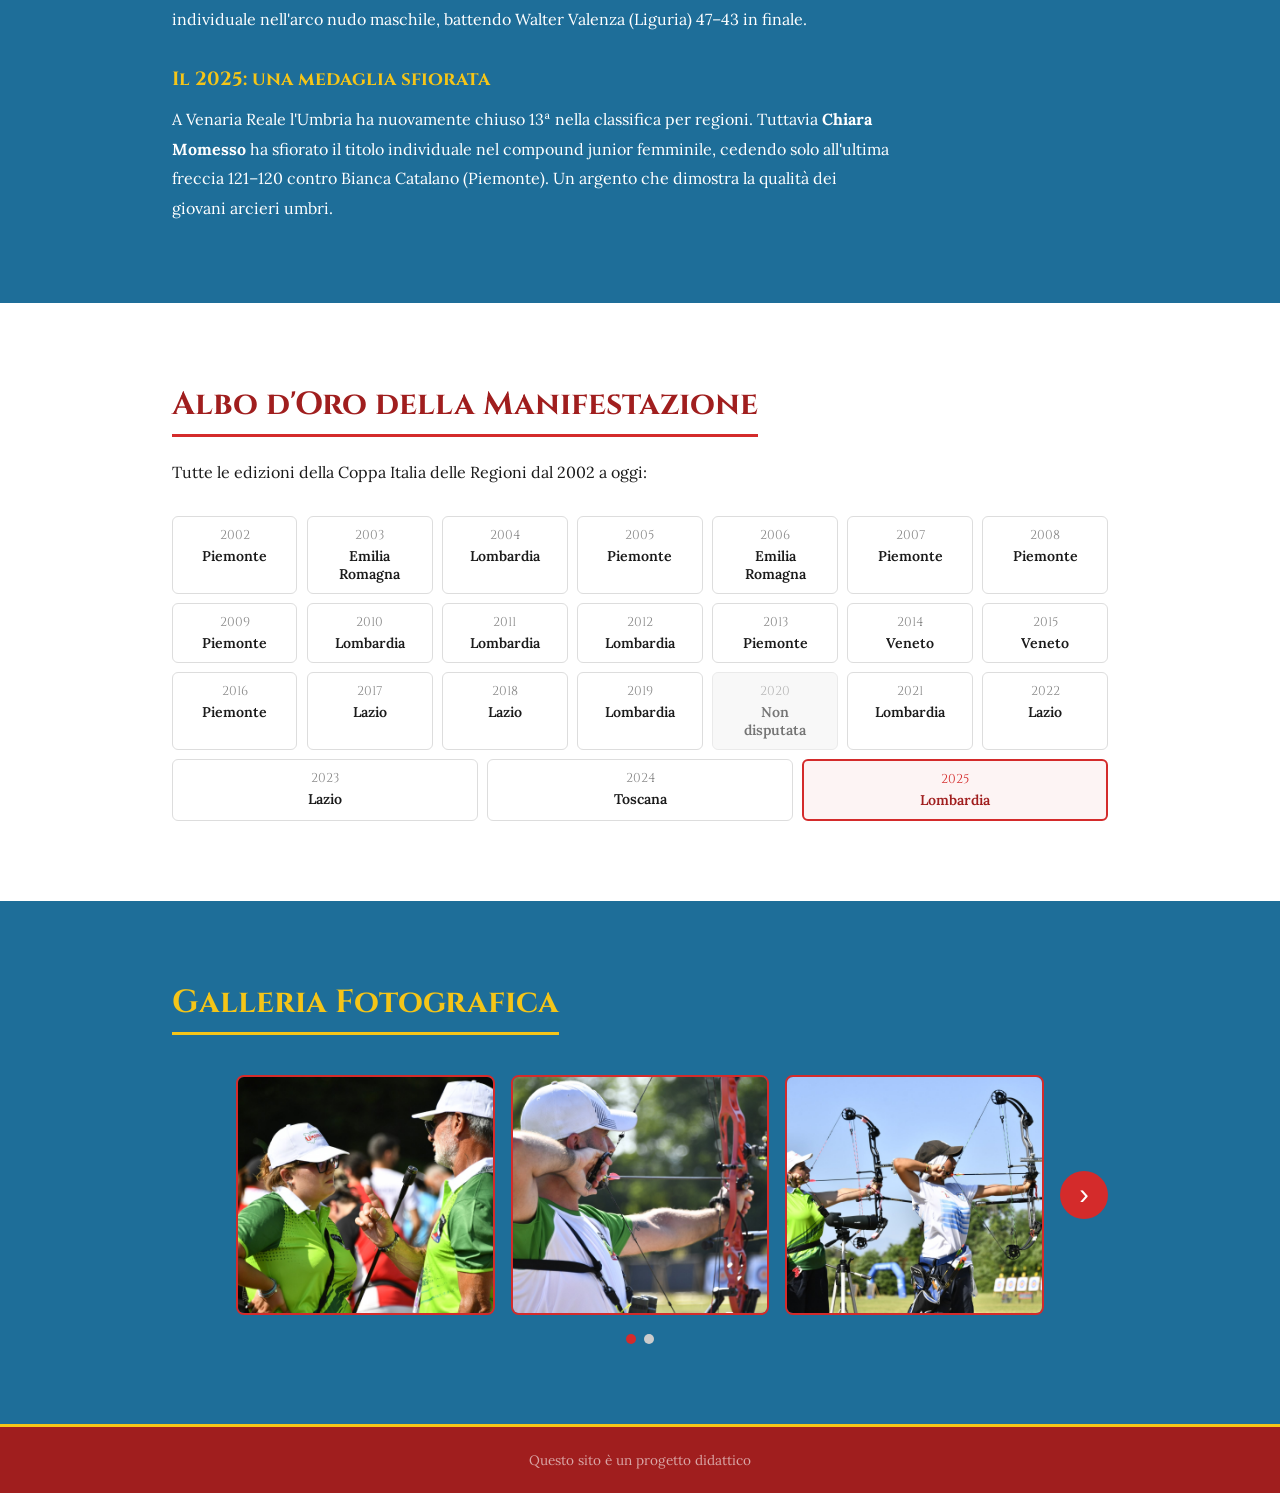
==== commit ba50ca58: "Add files via upload" ====
--- a/coppa-italia-regioni.html
+++ b/coppa-italia-regioni.html
@@ -179,6 +179,7 @@
 
                 <!-- Classifica completa top 15 + Umbria evidenziata -->
                 <h3>Classifica completa 2025</h3>
+                <div class="table-scroll">
                 <table class="classifica-table">
                     <thead>
                         <tr>
@@ -211,6 +212,7 @@
                         <tr><td>21°</td><td>Molise</td><td>2.564</td></tr>
                     </tbody>
                 </table>
+                </div>
 
             </div>
         </section>
@@ -268,6 +270,7 @@
 
                 <!-- Tabella confronto -->
                 <h3>Scheda di confronto per edizione</h3>
+                <div class="table-scroll">
                 <table class="classifica-table confronto-table">
                     <thead>
                         <tr>
@@ -322,6 +325,7 @@
                         </tr>
                     </tbody>
                 </table>
+                </div>
 
                 <h3>Il 2019: il miglior risultato dell'Umbria</h3>
                 <p>
--- a/style.css
+++ b/style.css
@@ -250,6 +250,7 @@
    ============================================= */
 .tab-bar {
     display: flex;
+    flex-wrap: wrap;
     gap: 0.5rem;
     margin-top: 2rem;
     margin-bottom: 0;
@@ -363,6 +364,34 @@
 /* =============================================
    RESPONSIVE — tablet e mobile
    ============================================= */
+/* =============================================
+   RESPONSIVE — tablet (fino a 1024px)
+   ============================================= */
+@media (max-width: 1024px) {
+
+    .tab-bar {
+        gap: 0.3rem;
+    }
+
+    .tab-btn {
+        font-size: 0.88rem;
+        padding: 0.6rem 1rem;
+    }
+
+    .coppa-link-box {
+        flex-direction: column;
+        text-align: center;
+    }
+
+    .coppa-btn {
+        width: 100%;
+        text-align: center;
+    }
+}
+
+/* =============================================
+   RESPONSIVE — mobile (fino a 768px)
+   ============================================= */
 @media (max-width: 768px) {
 
     .header-inner {
@@ -395,13 +424,36 @@
         flex: 1;
     }
 
+    /* Tab: ogni bottone occupa metà riga su mobile */
+    .tab-bar {
+        border-bottom: none;
+        gap: 0.4rem;
+        margin-bottom: 0.3rem;
+    }
+
     .tab-btn {
-        font-size: 0.82rem;
-        padding: 0.55rem 0.9rem;
-    }
-
+        flex: 1 1 calc(50% - 0.4rem);
+        font-size: 0.8rem;
+        padding: 0.55rem 0.5rem;
+        text-align: center;
+        border-radius: 6px;
+    }
+
+    .tab-contenuto {
+        border-radius: 6px;
+        padding: 1.4rem 1.2rem;
+    }
+
+    /* Coppa box: colonna centrata */
     .coppa-link-box {
         flex-direction: column;
         text-align: center;
-    }
-}
+        padding: 1.5rem 1.2rem;
+    }
+
+    .coppa-btn {
+        width: 100%;
+        text-align: center;
+        padding: 0.85rem 1rem;
+    }
+}
--- a/coppa.css
+++ b/coppa.css
@@ -373,6 +373,47 @@
     .gallery-slide {
         flex: 0 0 100%;
     }
+
+    /* ---- TABELLE RESPONSIVE ---- */
+    /* Wrapper a scorrimento orizzontale */
+    .classifica-table {
+        display: block;
+        overflow-x: auto;
+        -webkit-overflow-scrolling: touch;
+        white-space: nowrap;
+        font-size: 0.82rem;
+    }
+
+    .classifica-table thead,
+    .classifica-table tbody,
+    .classifica-table tr {
+        display: table-row-group;
+    }
+
+    .classifica-table thead {
+        display: table-header-group;
+    }
+
+    .classifica-table th,
+    .classifica-table td {
+        padding: 0.45rem 0.7rem;
+        font-size: 0.8rem;
+    }
+
+    /* La confronto-table ha celle più larghe: limita e fa scorrere */
+    .confronto-table {
+        min-width: 520px;
+    }
+}
+
+/* =============================================
+   WRAPPER SCROLL TABELLE
+   ============================================= */
+.table-scroll {
+    width: 100%;
+    overflow-x: auto;
+    -webkit-overflow-scrolling: touch;
+    border-radius: 4px;
 }
 
 /* =============================================
@@ -420,6 +461,10 @@
 .confronto-table th,
 .confronto-table td {
     font-size: 0.85rem;
+}
+
+.confronto-table {
+    min-width: 540px;
 }
 
 .nota-umbria {
